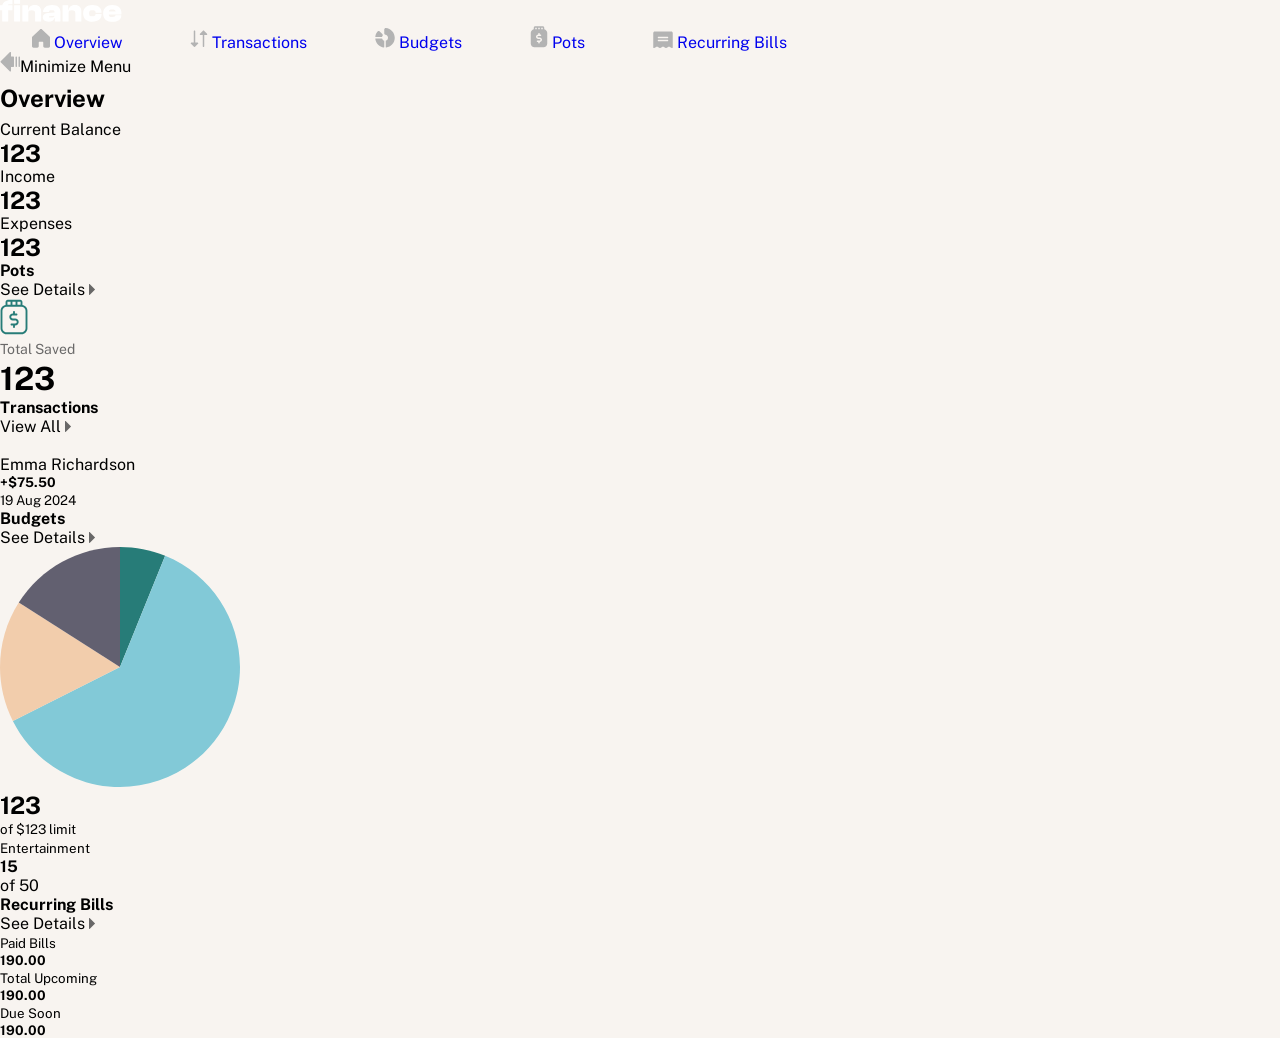
==== starter-code/index.html @ 9d41cfc4 "Initial" ====
<!DOCTYPE html>
<html lang="en">

<head>
  <meta charset="UTF-8">
  <meta name="viewport" content="width=device-width, initial-scale=1.0">

  <link rel="icon" type="image/png" sizes="32x32" href="./assets/images/favicon-32x32.png">
  <link rel="stylesheet" href="./css/shared.css">
  <title>Frontend Mentor | Personal finance app - Overview</title>
</head>

<body>
  <main class="wrapper">
    <aside class="sidebar">
      <img class="logo" src="./assets/images/logo-large.svg" alt="logo">
      <div class="nav-links">
        <a href="./index.html">
          <svg fill="none" height="19" viewBox="0 0 18 19" width="18" xmlns="http://www.w3.org/2000/svg">
            <path
              d="m18 8.59282v8.66718c0 .3978-.158.7794-.4393 1.0607s-.6629.4393-1.0607.4393h-3.75c-.3978 0-.7794-.158-1.0607-.4393s-.4393-.6629-.4393-1.0607v-3.75c0-.1989-.079-.3897-.2197-.5303-.1406-.1407-.3314-.2197-.5303-.2197h-3c-.19891 0-.38968.079-.53033.2197-.14065.1406-.21967.3314-.21967.5303v3.75c0 .3978-.15804.7794-.43934 1.0607s-.66284.4393-1.06066.4393h-3.75c-.39782 0-.779356-.158-1.06066-.4393-.281305-.2813-.43933998-.6629-.43933998-1.0607v-8.66718c-.00003156-.20761.04303048-.41295.12646098-.60305.08343-.1901.205412-.36081.358226-.50133l7.500003-7.07625.01031-.010313c.27613-.251125.63597-.3902803 1.00922-.3902803s.73308.1391553 1.00918.3902803c.0032.003669.0067.007114.0103.010313l7.5 7.07625c.1513.14126.2717.3123.3537.50237.082.19006.1237.39503.1226.60201z"
              fill="#b3b3b3" />
          </svg>
          Overview
        </a>
        <a href="./transactions.html">
          <svg fill="none" height="18" viewBox="0 0 18 18" width="18" xmlns="http://www.w3.org/2000/svg">
            <path
              d="m8.19292 12.9731c.05684.1371.07178.2879.04291.4334s-.10025.2792-.2051.3841l-3 3c-.06966.0698-.15237.1251-.24342.1628-.09105.0378-.18865.0572-.28721.0572s-.19615-.0194-.2872-.0572c-.09105-.0377-.17377-.093-.24342-.1628l-3.000003-3c-.105008-.1048-.176534-.2385-.205522-.3841-.028987-.1456-.014134-.2965.04268-.4336.056815-.1371.153035-.2543.276485-.3367.12344-.0824.26856-.1263.41698-.1262h2.25v-11.24998c0-.19891.07902-.389678.21967-.53033.14066-.140652.33142-.21967.53033-.21967.19892 0 .38968.079018.53033.21967s.21967.33142.21967.53033v11.24998h2.25c.14834 0 .29333.0441.41665.1265s.21943.1996.27617.3366zm8.83778-9.24371-3-2.999995c-.0696-.069732-.1523-.125051-.2434-.162795-.091-.037743-.1886-.05717-.2872-.05717s-.1962.019427-.2872.05717c-.091.037744-.1738.093063-.2434.162795l-3.00002 2.999995c-.10501.1049-.17654.23859-.20552.38415-.02899.14556-.01414.29646.04268.43357.05681.13712.15303.2543.27646.3367.1235.0824.2686.12633.417.12621h2.25v11.24998c0 .1989.079.3897.2197.5303.1406.1407.3314.2197.5303.2197s.3897-.079.5303-.2197c.1407-.1406.2197-.3314.2197-.5303v-11.24998h2.25c.1484.00012.2935-.04381.417-.12621.1234-.0824.2197-.19958.2765-.3367.0568-.13711.0716-.28801.0426-.43357-.0289-.14556-.1005-.27925-.2055-.38415z"
              fill="#b3b3b3" />
          </svg>
          Transactions
        </a>
        <a href="./budgets.html">
          <svg fill="none" height="20" viewBox="0 0 20 20" width="20" xmlns="http://www.w3.org/2000/svg">
            <path
              d="m.32038 8.59187c.221475-1.85713.98107-3.60899 2.18531-5.04.13325-.16068.29856-.29177.48537-.38491.18681-.09313.391-.14625.59951-.15595.20851-.00971.41675.02421.61141.09958.19465.07538.37143.19055.51902.33816l2.59407 2.64937c.24982.24925.40292.57919.43194.93089.02902.35171-.06792.70228-.27351.98911-.15572.22092-.273.46656-.34687.72656-.02347.07671-.07091.14388-.13537.19164-.06446.04775-.14253.07357-.22276.07368h-6.074995c-.052937.00008-.105292-.01104-.153622-.03264s-.091539-.05319-.126785-.09268c-.035246-.0395-.06173-.08601-.077711-.13648s-.021095-.10374-.015007-.15633zm10.56002-8.57625c-.2072-.01806747-.4159.0071461-.6128.0740394-.1969.0668936-.37778.1740046-.53109.3145316-.15331.140528-.27573.3114-.35947.501766-.08374.190363-.12698.396063-.12697.604033v3.81282c-.00259.35379.12106.69691.34874.96772.22768.27082.54449.45156.89349.50978.6571.10841 1.2595.43241 1.7121.92093.4527.48852.73 1.11379.7881 1.77727.0581.66349-.1062 1.32739-.4671 1.88719-.3608.5598-.8977.9836-1.526 1.2046-.0731.0269-.1362.0755-.1808.1394s-.0685.1399-.0685.2178v6.1153c-.0004.0531.0105.1057.032.1542.0215.0486.0531.092.0926.1275.0395.0354.0861.0621.1367.0782s.104.0212.1568.0151c2.3399-.2889 4.4967-1.4131 6.0735-3.1658s2.4676-4.016 2.5084-6.37326c.0703-5.08968-3.826-9.431245-8.8697-9.88312zm-1.88815 12.57188c-.41923-.1495-.79993-.3905-1.1145-.7054-.31458-.3149-.55514-.6958-.70425-1.1152-.02556-.0744-.07354-.139-.13733-.185-.0638-.046-.14027-.0711-.21892-.0719h-6.124683c-.053006-.0003-.105481.0106-.153964.032s-.091873.0529-.127308.0923c-.035436.0394-.062111.0859-.078267.1364s-.021425.1038-.015461.1565c.262606 2.1669 1.244093 4.1833 2.787573 5.7268s3.55984 2.525 5.7268 2.7876c.05267.0059.10601.0007.15649-.0155.05049-.0162.09697-.0428.1364-.0783.03942-.0354.07088-.0788.0923-.1273.02143-.0485.03233-.1009.032-.1539v-6.1191c.00015-.0793-.02454-.1567-.07061-.2213-.04608-.0645-.11121-.113-.18627-.1387z"
              fill="#b3b3b3" />
          </svg>
          Budgets
        </a>
        <a href="./pots.html">
          <svg fill="none" height="22" viewBox="0 0 18 22" width="18" xmlns="http://www.w3.org/2000/svg">
            <path
              d="m14.25 3.33595v-1.57594c0-.39782-.158-.779356-.4393-1.06066-.2813-.281305-.6629-.43934-1.0607-.43934h-7.5c-.39782 0-.77936.158035-1.06066.43934-.2813.281304-.43934.66284-.43934 1.06066v1.57594c-.84646.17368-1.60711.634-2.15363 1.30332-.54652.66931-.84545 1.50664-.84637 2.37074v10.49999c0 .9946.39509 1.9484 1.09835 2.6517.70326.7032 1.65709 1.0983 2.65165 1.0983h9c.9946 0 1.9484-.3951 2.6517-1.0983.7032-.7033 1.0983-1.6571 1.0983-2.6517v-10.49999c-.0009-.8641-.2999-1.70143-.8464-2.37074-.5465-.66932-1.3071-1.12964-2.1536-1.30332zm-6-1.57594h1.5v1.5h-1.5zm-3 0h1.5v1.5h-1.5zm4.5 14.24999v.75c0 .1989-.07902.3897-.21967.5303-.14065.1407-.33142.2197-.53033.2197s-.38968-.079-.53033-.2197c-.14065-.1406-.21967-.3314-.21967-.5303v-.75h-.75c-.19891 0-.38968-.079-.53033-.2197-.14065-.1406-.21967-.3314-.21967-.5303s.07902-.3897.21967-.5303c.14065-.1407.33142-.2197.53033-.2197h2.25c.19891 0 .3897-.079.5303-.2197.1407-.1406.2197-.3314.2197-.5303s-.079-.3897-.2197-.5303c-.1406-.1407-.33139-.2197-.5303-.2197h-1.5c-.59674 0-1.16903-.237-1.59099-.659s-.65901-.9943-.65901-1.591.23705-1.16902.65901-1.59098.99425-.65901 1.59099-.65901v-.75c0-.19891.07902-.38968.21967-.53033s.33142-.21967.53033-.21967.38968.07902.53033.21967.21967.33142.21967.53033v.75h.75c.1989 0 .3897.07902.5303.21967.1407.14065.2197.33142.2197.53033s-.079.38968-.2197.53033c-.1406.14065-.3314.21966-.5303.21966h-2.25c-.19891 0-.38968.079-.53033.2197-.14065.1406-.21967.3314-.21967.5303s.07902.3897.21967.5303c.14065.1407.33142.2197.53033.2197h1.5c.5967 0 1.169.2371 1.591.659.4219.422.659.9943.659 1.591s-.2371 1.169-.659 1.591c-.422.422-.9943.659-1.591.659zm3-12.74999h-1.5v-1.5h1.5z"
              fill="#b3b3b3" />
          </svg>
          Pots
        </a>
        <a href="./recurring.html">
          <svg fill="none" height="17" viewBox="0 0 20 17" width="20" xmlns="http://www.w3.org/2000/svg">
            <path
              d="m18.25.51001h-16.5c-.39782 0-.779356.158035-1.06066.43934-.281305.2813-.43934.66284-.43934 1.06066v14.24999c.000068.1278.032807.2535.095109.3651.062302.1117.152099.2055.260865.2727.108766.0671.232893.1054.360595.1111.127701.0057.254741-.0214.369061-.0786l2.66437-1.3322 2.66437 1.3322c.1042.0522.21911.0793.33563.0793s.23143-.0271.33563-.0793l2.66437-1.3322 2.6644 1.3322c.1042.0522.2191.0793.3356.0793s.2314-.0271.3356-.0793l2.6644-1.3322 2.6644 1.3322c.1143.0572.2413.0843.369.0786s.2519-.044.3606-.1111c.1088-.0672.1986-.161.2609-.2727.0623-.1116.095-.2373.0951-.3651v-14.24999c0-.39782-.158-.77936-.4393-1.06066-.2813-.281305-.6629-.43934-1.0607-.43934zm-3.75 9.74999h-9c-.19891 0-.38968-.079-.53033-.2197-.14065-.14061-.21967-.33138-.21967-.53029s.07902-.38968.21967-.53033.33142-.21967.53033-.21967h9c.1989 0 .3897.07902.5303.21967.1407.14065.2197.33142.2197.53033s-.079.38968-.2197.53029c-.1406.1407-.3314.2197-.5303.2197zm0-2.99999h-9c-.19891 0-.38968-.07902-.53033-.21967s-.21967-.33142-.21967-.53033.07902-.38968.21967-.53033.33142-.21967.53033-.21967h9c.1989 0 .3897.07902.5303.21967.1407.14065.2197.33142.2197.53033s-.079.38968-.2197.53033c-.1406.14065-.3314.21967-.5303.21967z"
              fill="#b3b3b3" />
          </svg>
          Recurring Bills
        </a>
      </div>
      <button><img src="./assets/images/icon-minimize-menu.svg"
          alt="Minimize Menu">Minimize Menu</button>
    </aside>
    <section>
      <h1>Overview</h1>
      <div>
        <div>
          <p>Current Balance</p>
          <!-- Add balance -->
          <h2>123</h2>
        </div>
        <div>
          <p>Income</p>
          <!-- Add income -->
          <h2>123</h2>
        </div>
        <div>
          <p>Expenses</p>
          <!-- Add expenses -->
          <h2>123</h2>
        </div>
      </div>
      <div>
        <div>
          <div>
            <div>
              <h4>Pots</h4>
              <button>See Details <img
                  src="./assets/images/icon-caret-right.svg" alt=""></button>
            </div>
            <div>
              <div>
                <svg fill="none" height="36" viewBox="0 0 28 36" width="28" xmlns="http://www.w3.org/2000/svg">
                  <path
                    d="m22.4375 5.8875v-2.8875c0-.58016-.2305-1.13656-.6407-1.5468-.4102-.41023-.9666-.6407-1.5468-.6407h-12.5c-.58016 0-1.13656.23047-1.5468.6407-.41023.41024-.6407.96664-.6407 1.5468v2.8875c-1.39375.22446-2.66214.93755-3.57823 2.01165-.91608 1.07411-1.420065 2.43915-1.42177 3.85085v17.5c0 1.5747.62556 3.0849 1.73905 4.1984 1.1135 1.1135 2.62373 1.7391 4.19845 1.7391h15c1.5747 0 3.0849-.6256 4.1984-1.7391s1.7391-2.6237 1.7391-4.1984v-17.5c-.0017-1.4117-.5057-2.77674-1.4218-3.85085-.9161-1.0741-2.1845-1.78719-3.5782-2.01165zm-1.875-2.8875v2.8125h-3.125v-3.125h2.8125c.0829 0 .1624.03292.221.09153.0586.0586.0915.13809.0915.22097zm-8.125 2.8125v-3.125h3.125v3.125zm-4.6875-3.125h2.8125v3.125h-3.125v-2.8125c0-.08288.03292-.16237.09153-.22097.0586-.05861.13809-.09153.22097-.09153zm17.8125 26.5625c0 .5335-.1051 1.0618-.3092 1.5547-.2042.4928-.5034.9407-.8807 1.3179-.3772.3773-.8251.6765-1.3179.8807-.4929.2041-1.0212.3092-1.5547.3092h-15c-.53349 0-1.06177-.1051-1.55465-.3092-.49289-.2042-.94073-.5034-1.31797-.8807-.37724-.3772-.67648-.8251-.88064-1.3179-.20416-.4929-.30924-1.0212-.30924-1.5547v-17.5c0-1.0774.42801-2.11075 1.18988-2.87262s1.79518-1.18988 2.87262-1.18988h15c1.0774 0 2.1108.42801 2.8726 1.18988.7619.76187 1.1899 1.79522 1.1899 2.87262zm-6.875-6.25c0 .9117-.3622 1.786-1.0068 2.4307-.6447.6446-1.519 1.0068-2.4307 1.0068h-.3125v1.5625c0 .2486-.0988.4871-.2746.6629s-.4143.2746-.6629.2746-.4871-.0988-.6629-.2746-.2746-.4143-.2746-.6629v-1.5625h-1.5625c-.2486 0-.4871-.0988-.6629-.2746s-.2746-.4143-.2746-.6629.0988-.4871.2746-.6629.4143-.2746.6629-.2746h3.75c.4144 0 .8118-.1646 1.1049-.4576.293-.2931.4576-.6905.4576-1.1049s-.1646-.8118-.4576-1.1049c-.2931-.293-.6905-.4576-1.1049-.4576h-2.5c-.9117 0-1.786-.3622-2.4307-1.0068-.64464-.6447-1.0068-1.519-1.0068-2.4307s.36216-1.786 1.0068-2.4307c.6447-.6446 1.519-1.0068 2.4307-1.0068h.3125v-1.5625c0-.2486.0988-.4871.2746-.6629s.4143-.2746.6629-.2746.4871.0988.6629.2746.2746.4143.2746.6629v1.5625h1.5625c.2486 0 .4871.0988.6629.2746s.2746.4143.2746.6629-.0988.4871-.2746.6629-.4143.2746-.6629.2746h-3.75c-.4144 0-.8118.1646-1.1049.4576-.293.2931-.4576.6905-.4576 1.1049s.1646.8118.4576 1.1049c.2931.293.6905.4576 1.1049.4576h2.5c.9117 0 1.786.3622 2.4307 1.0068.6446.6447 1.0068 1.519 1.0068 2.4307z"
                    fill="#277c78" />
                </svg>
                <div class="total-saved-amount">
                  <small class="text-preset-4 color-grey-500">Total Saved</small>
                  <h3 class="text-preset-1">123</h3>
                </div>
              </div>
              <div class="pots-micro-tags">
                <div class="micro-tag"></div>
                <div class="micro-tag"></div>
                <div class="micro-tag"></div>
                <div class="micro-tag"></div>
              </div>
              <!-- Add pots data -->
            </div>
          </div>
          <div class="transactions-overview-card">
            <div class="overview-card-heading">
              <h4>Transactions</h4>
              <button class="expand-section-btn">View All <img src="./assets/images/icon-caret-right.svg"
                  alt=""></button>
            </div>
            <div class="transactions-overview-details">
              <!-- Add transactions data -->
              <div class="transaction-item">
                <div class="image-title">
                  <img src="" alt="">
                  <p>Emma Richardson</p>
                </div>
                <div class="value-date">
                  <h5>+$75.50</h5>
                  <small>19 Aug 2024</small>
                </div>
              </div>
            </div>
          </div>
        </div>
        <div>
          <div>
            <div>
              <h4>Budgets</h4>
              <button>See Details <img src="./assets/images/icon-caret-right.svg"
                  alt=""></button>
            </div>
            <div>
              <!-- Add budgets data -->
              <div>
                <svg width="240" height="240" viewBox="0 0 240 240" fill="none" xmlns="http://www.w3.org/2000/svg">
                  <path d="M119.984 119.984L119.984 0C135.468 0 150.806 2.997 165.151 8.82566L119.984 119.984Z"
                    fill="#277C78" />
                  <path
                    d="M119.984 119.984L165.15 8.82565C226.541 33.7702 256.087 103.759 231.142 165.15C206.198 226.541 136.209 256.087 74.8179 231.142C47.9299 220.217 25.9133 199.917 12.8472 174.001L119.984 119.984Z"
                    fill="#82C9D7" />
                  <path
                    d="M119.984 119.984L12.8474 174.001C-6.20309 136.217 -3.94214 91.1917 18.7976 55.5058L119.984 119.984Z"
                    fill="#F2CDAC" />
                  <path d="M119.984 119.984L18.7974 55.5058C40.8285 20.932 78.9874 0 119.984 0V119.984Z"
                    fill="#626070" />
                </svg>
                <div>
                  <h2>123</h2>
                  <small>of $123 limit</small>
                </div>
              </div>
              <div class="budgets-micro-tags">
                <div class="micro-tag">
                  <div class="budget-cat">
                    <span class="color-line"></span>
                    <small>Entertainment</small>
                  </div>
                  <div class="budget-spent">
                    <h4>15</h4>
                    <p>of 50</p>
                  </div>
                </div>
                <div class="micro-tag"></div>
                <div class="micro-tag"></div>
                <div class="micro-tag"></div>
              </div>
            </div>
          </div>

          <div class="recurring-overview-card">
            <div class="overview-card-heading">
              <h4>Recurring Bills</h4>
              <button class="expand-section-btn">See Details <img src="./assets/images/icon-caret-right.svg"
                  alt=""></button>
            </div>
            <div class="recurring-overview-details">
              <!-- Add recurring bills data -->
              <div class="bill-frame">
                <small>Paid Bills</small>
                <h5>190.00</h5>
              </div>
              <div class="bill-frame">
                <small>Total Upcoming</small>
                <h5>190.00</h5>
              </div>
              <div class="bill-frame">
                <small>Due Soon</small>
                <h5>190.00</h5>
              </div>
            </div>
          </div>
        </div>
      </div>
    </section>
  </main>
</body>

</html>
---- starter-code/css/shared.css ----
@import url('https://fonts.googleapis.com/css2?family=Public+Sans:ital,wght@0,100..900;1,100..900&display=swap');

:root {
  /* =========================
     COLORS
  ========================== */

  /* Neutrals */
  --color-beige-500: rgba(152, 144, 139, 1);
  --color-beige-100: rgba(248, 244, 240, 1);

  --color-grey-900: rgba(32, 31, 36, 1);
  --color-grey-500: rgba(105, 104, 104, 1);
  --color-grey-300: rgba(179, 179, 179, 1);
  --color-grey-100: rgba(242, 242, 242, 1);

  --color-white: rgba(255, 255, 255, 1);

  /* Semantic / Accent */
  --color-green: rgba(39, 124, 120, 1);
  --color-yellow: rgba(242, 205, 172, 1);
  --color-cyan: rgba(130, 201, 215, 1);
  --color-navy: rgba(98, 96, 112, 1);
  --color-red: rgba(201, 71, 54, 1);
  --color-purple: rgba(130, 108, 176, 1);
  --color-turquoise: rgba(89, 124, 124, 1);
  --color-brown: rgba(147, 103, 79, 1);
  --color-magenta: rgba(147, 79, 111, 1);
  --color-blue: rgba(63, 130, 178, 1);
  --color-navy-grey: rgba(151, 160, 172, 1);
  --color-army-green: rgba(127, 145, 97, 1);
  --color-pink: rgba(175, 129, 186, 1);
  --color-gold: rgba(202, 179, 97, 1);
  --color-orange: rgba(190, 108, 73, 1);

  /* =========================
     SPACING SCALE
  ========================== */

  --space-50: 0.25rem;
  --space-100: 0.5rem;
  --space-150: 0.75rem;
  --space-200: 1rem;
  --space-250: 1.25rem;
  --space-300: 1.5rem;
  --space-400: 2rem;
  --space-500: 2.5rem;

  /* =========================
     FONT SIZES
  ========================== */

  --text-preset-1: 2rem;
  --text-preset-2: 1.25rem;
  --text-preset-3: 1rem;
  --text-preset-4: 0.875rem;
  --text-preset-5: 0.75rem;

  /* =========================
     FONT WEIGHTS
  ========================== */

  --font-weight-regular: 400;
  --font-weight-bold: 700;

  /* =========================
     LINE HEIGHTS
  ========================== */

  --line-height-150: 150%;
  --line-height-120: 120%;
}
*{
    box-sizing: border-box;
    margin: 0;
    padding: 0;
}
body{
    font-size: 1rem;
    font-family: 'Public Sans', sans-serif;
    min-height: 100dvh;
}
a{
    text-decoration: none;
    padding: var(--space-200) var(--space-400);
}
ul{
    list-style: none;
}
button{
    background: none;
    border: none;
    font: inherit;
    cursor: pointer;
}
h1{
    padding: var(--space-100) 0;
}
.pd-50{
    padding: var(--space-50);
}
.pd-150{
    padding: var(--space-150);
}
.pd-200{
    padding: var(--space-200);
}
.pd-250{
    padding: var(--space-250);
}
.pd-300{
    padding: var(--space-300);
}
.pd-400{
    padding: var(--space-400);
}
.pd-main{
    padding: var(--space-400) var(--space-500);
}
.border-radius{
    border-radius: var(--space-150);
}
.text-preset-1{
    font-size: var(--text-preset-1);
    font-weight: var(--font-weight-bold);
    line-height: var(--line-height-120);
}
.text-preset-2{
    font-size: var(--text-preset-2);
    font-weight: var(--font-weight-bold);
    line-height: var(--line-height-120);
}
.text-preset-3{
    font-size: var(--text-preset-3);
    font-weight: var(--font-weight-bold);
    line-height: var(--line-height-150);
}
.text-preset-4{
    font-size: var(--text-preset-4);
    font-weight: var(--font-weight-regular);
    line-height: var(--line-height-150);
}
.text-preset-4-bold{
    font-size: var(--text-preset-4);
    font-weight: var(--font-weight-bold);
    line-height: var(--line-height-150);

}
.text-preset-5{
    font-size: var(--text-preset-5);
    font-weight: var(--font-weight-regular);
    line-height: var(--line-height-150);
}

.text-preset-5-bold{
    font-size: var(--text-preset-5);
    font-weight: var(--font-weight-bold);
    line-height: var(--line-height-150);
}
.color-white{
    color: var(--color-white);
}
.color-grey-300{
    color: var(--color-grey-300);
}
.color-grey-500{
    color: var(--color-grey-500);
}
.color-grey-900{
    color: var(--color-grey-900);
}
.color-green{
    color: var(--color-green);
}
.color-red{
    color: var(--color-red);
}
.bg-white{
    background-color: var(--color-white);
}
.bg-beige{
    background-color: var(--color-beige-100);
}
.bg-grey{
    background-color: var(--color-grey-900);
}
.gap-50 { gap: var(--space-50); }
.gap-100 { gap: var(--space-100); }
.gap-150 { gap: var(--space-150); }
.gap-200 { gap: var(--space-200); }
.gap-250 { gap: var(--space-250); }
.gap-300 { gap: var(--space-300); }
.gap-400 { gap: var(--space-400); }

.wrapper{
    width: 100%;
    min-height: 100dvh;
    background-color: var(--color-beige-100);
}
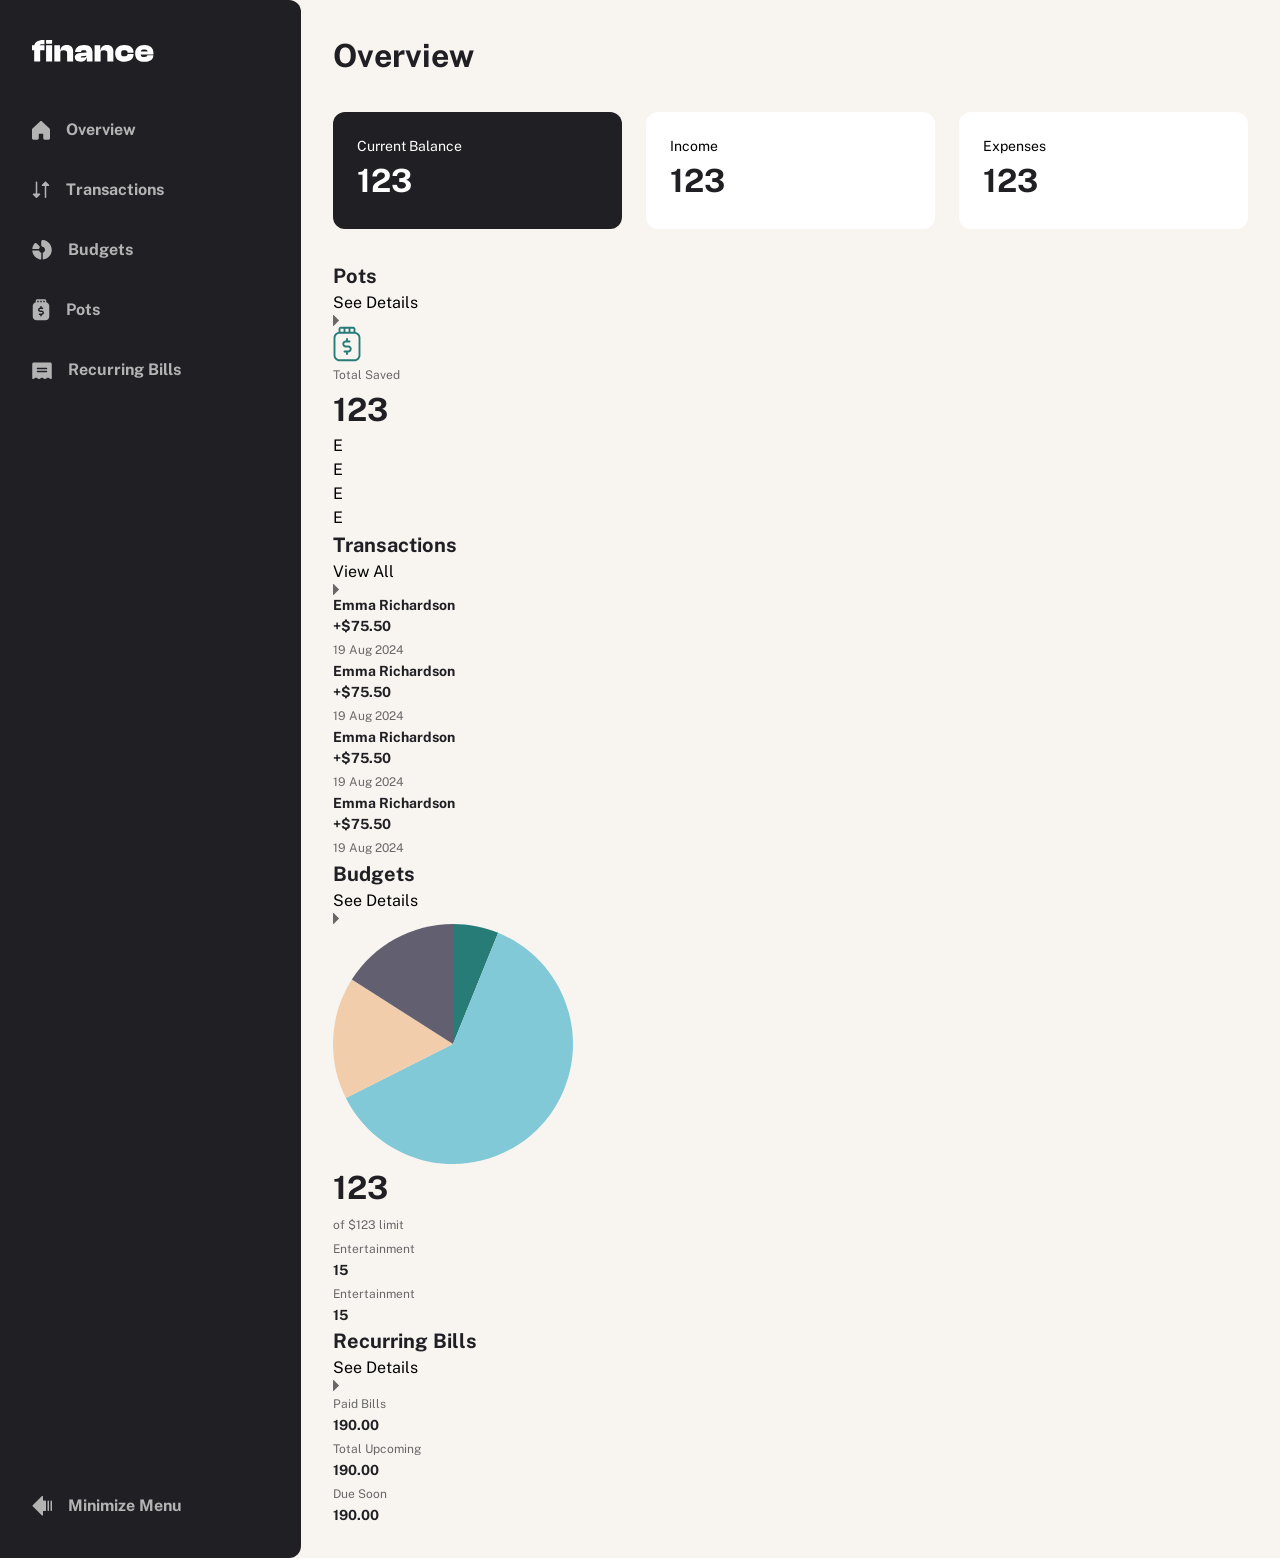
==== commit 525346dc: "chan" ====
--- a/starter-code/index.html
+++ b/starter-code/index.html
@@ -4,16 +4,17 @@
 <head>
   <meta charset="UTF-8">
   <meta name="viewport" content="width=device-width, initial-scale=1.0">
-
+  <link rel="stylesheet" href="./css/main.css">
   <link rel="icon" type="image/png" sizes="32x32" href="./assets/images/favicon-32x32.png">
-  <link rel="stylesheet" href="./css/shared.css">
   <title>Frontend Mentor | Personal finance app - Overview</title>
 </head>
 
 <body>
-  <main class="wrapper">
-    <aside class="sidebar">
-      <img class="logo" src="./assets/images/logo-large.svg" alt="logo">
+  <main>
+    <nav>
+      <div class="logo-wrapper">
+        <img src="./assets/images/logo-large.svg" alt="logo">
+      </div>
       <div class="nav-links">
         <a href="./index.html">
           <svg fill="none" height="19" viewBox="0 0 18 19" width="18" xmlns="http://www.w3.org/2000/svg">
@@ -58,21 +59,21 @@
       </div>
       <button><img src="./assets/images/icon-minimize-menu.svg"
           alt="Minimize Menu">Minimize Menu</button>
-    </aside>
+    </nav>
     <section>
       <h1>Overview</h1>
-      <div>
-        <div>
+      <div class="summary-cards">
+        <div class="card card--compact card__dark">
           <p>Current Balance</p>
           <!-- Add balance -->
           <h2>123</h2>
         </div>
-        <div>
+        <div class="card card--compact">
           <p>Income</p>
           <!-- Add income -->
           <h2>123</h2>
         </div>
-        <div>
+        <div class="card card--compact">
           <p>Expenses</p>
           <!-- Add expenses -->
           <h2>123</h2>
@@ -82,7 +83,7 @@
         <div>
           <div>
             <div>
-              <h4>Pots</h4>
+              <h3>Pots</h3>
               <button>See Details <img
                   src="./assets/images/icon-caret-right.svg" alt=""></button>
             </div>
@@ -93,35 +94,65 @@
                     d="m22.4375 5.8875v-2.8875c0-.58016-.2305-1.13656-.6407-1.5468-.4102-.41023-.9666-.6407-1.5468-.6407h-12.5c-.58016 0-1.13656.23047-1.5468.6407-.41023.41024-.6407.96664-.6407 1.5468v2.8875c-1.39375.22446-2.66214.93755-3.57823 2.01165-.91608 1.07411-1.420065 2.43915-1.42177 3.85085v17.5c0 1.5747.62556 3.0849 1.73905 4.1984 1.1135 1.1135 2.62373 1.7391 4.19845 1.7391h15c1.5747 0 3.0849-.6256 4.1984-1.7391s1.7391-2.6237 1.7391-4.1984v-17.5c-.0017-1.4117-.5057-2.77674-1.4218-3.85085-.9161-1.0741-2.1845-1.78719-3.5782-2.01165zm-1.875-2.8875v2.8125h-3.125v-3.125h2.8125c.0829 0 .1624.03292.221.09153.0586.0586.0915.13809.0915.22097zm-8.125 2.8125v-3.125h3.125v3.125zm-4.6875-3.125h2.8125v3.125h-3.125v-2.8125c0-.08288.03292-.16237.09153-.22097.0586-.05861.13809-.09153.22097-.09153zm17.8125 26.5625c0 .5335-.1051 1.0618-.3092 1.5547-.2042.4928-.5034.9407-.8807 1.3179-.3772.3773-.8251.6765-1.3179.8807-.4929.2041-1.0212.3092-1.5547.3092h-15c-.53349 0-1.06177-.1051-1.55465-.3092-.49289-.2042-.94073-.5034-1.31797-.8807-.37724-.3772-.67648-.8251-.88064-1.3179-.20416-.4929-.30924-1.0212-.30924-1.5547v-17.5c0-1.0774.42801-2.11075 1.18988-2.87262s1.79518-1.18988 2.87262-1.18988h15c1.0774 0 2.1108.42801 2.8726 1.18988.7619.76187 1.1899 1.79522 1.1899 2.87262zm-6.875-6.25c0 .9117-.3622 1.786-1.0068 2.4307-.6447.6446-1.519 1.0068-2.4307 1.0068h-.3125v1.5625c0 .2486-.0988.4871-.2746.6629s-.4143.2746-.6629.2746-.4871-.0988-.6629-.2746-.2746-.4143-.2746-.6629v-1.5625h-1.5625c-.2486 0-.4871-.0988-.6629-.2746s-.2746-.4143-.2746-.6629.0988-.4871.2746-.6629.4143-.2746.6629-.2746h3.75c.4144 0 .8118-.1646 1.1049-.4576.293-.2931.4576-.6905.4576-1.1049s-.1646-.8118-.4576-1.1049c-.2931-.293-.6905-.4576-1.1049-.4576h-2.5c-.9117 0-1.786-.3622-2.4307-1.0068-.64464-.6447-1.0068-1.519-1.0068-2.4307s.36216-1.786 1.0068-2.4307c.6447-.6446 1.519-1.0068 2.4307-1.0068h.3125v-1.5625c0-.2486.0988-.4871.2746-.6629s.4143-.2746.6629-.2746.4871.0988.6629.2746.2746.4143.2746.6629v1.5625h1.5625c.2486 0 .4871.0988.6629.2746s.2746.4143.2746.6629-.0988.4871-.2746.6629-.4143.2746-.6629.2746h-3.75c-.4144 0-.8118.1646-1.1049.4576-.293.2931-.4576.6905-.4576 1.1049s.1646.8118.4576 1.1049c.2931.293.6905.4576 1.1049.4576h2.5c.9117 0 1.786.3622 2.4307 1.0068.6446.6447 1.0068 1.519 1.0068 2.4307z"
                     fill="#277c78" />
                 </svg>
-                <div class="total-saved-amount">
-                  <small class="text-preset-4 color-grey-500">Total Saved</small>
-                  <h3 class="text-preset-1">123</h3>
-                </div>
-              </div>
-              <div class="pots-micro-tags">
-                <div class="micro-tag"></div>
-                <div class="micro-tag"></div>
-                <div class="micro-tag"></div>
-                <div class="micro-tag"></div>
+                <div>
+                  <small>Total Saved</small>
+                  <h2>123</h2>
+                </div>
+              </div>
+              <div>
+                <div>E</div>
+                <div>E</div>
+                <div>E</div>
+                <div>E</div>
               </div>
               <!-- Add pots data -->
             </div>
           </div>
-          <div class="transactions-overview-card">
-            <div class="overview-card-heading">
-              <h4>Transactions</h4>
-              <button class="expand-section-btn">View All <img src="./assets/images/icon-caret-right.svg"
+          <div>
+            <div>
+              <h3>Transactions</h3>
+              <button>View All <img src="./assets/images/icon-caret-right.svg"
                   alt=""></button>
             </div>
-            <div class="transactions-overview-details">
+            <div>
               <!-- Add transactions data -->
-              <div class="transaction-item">
-                <div class="image-title">
-                  <img src="" alt="">
-                  <p>Emma Richardson</p>
-                </div>
-                <div class="value-date">
-                  <h5>+$75.50</h5>
+              <div>
+                <div>
+                  <img src="" alt="">
+                  <h4>Emma Richardson</h4>
+                </div>
+                <div>
+                  <h4>+$75.50</h4>
+                  <small>19 Aug 2024</small>
+                </div>
+              </div>
+              <div>
+                <div>
+                  <img src="" alt="">
+                  <h4>Emma Richardson</h4>
+                </div>
+                <div>
+                  <h4>+$75.50</h4>
+                  <small>19 Aug 2024</small>
+                </div>
+              </div>
+              <div>
+                <div>
+                  <img src="" alt="">
+                  <h4>Emma Richardson</h4>
+                </div>
+                <div>
+                  <h4>+$75.50</h4>
+                  <small>19 Aug 2024</small>
+                </div>
+              </div>
+              <div>
+                <div>
+                  <img src="" alt="">
+                  <h4>Emma Richardson</h4>
+                </div>
+                <div>
+                  <h4>+$75.50</h4>
                   <small>19 Aug 2024</small>
                 </div>
               </div>
@@ -131,7 +162,7 @@
         <div>
           <div>
             <div>
-              <h4>Budgets</h4>
+              <h3>Budgets</h3>
               <button>See Details <img src="./assets/images/icon-caret-right.svg"
                   alt=""></button>
             </div>
@@ -151,47 +182,52 @@
                     fill="#626070" />
                 </svg>
                 <div>
-                  <h2>123</h2>
-                  <small>of $123 limit</small>
-                </div>
-              </div>
-              <div class="budgets-micro-tags">
-                <div class="micro-tag">
-                  <div class="budget-cat">
-                    <span class="color-line"></span>
+                  <div>
+                    <h2>123</h2>
+                    <small>of $123 limit</small>
+                  </div>
+                </div>
+                </div>
+              <div>
+                <div>
+                  <div>
                     <small>Entertainment</small>
                   </div>
-                  <div class="budget-spent">
+                  <div>
                     <h4>15</h4>
-                    <p>of 50</p>
-                  </div>
-                </div>
-                <div class="micro-tag"></div>
-                <div class="micro-tag"></div>
-                <div class="micro-tag"></div>
-              </div>
-            </div>
-          </div>
-
-          <div class="recurring-overview-card">
-            <div class="overview-card-heading">
-              <h4>Recurring Bills</h4>
-              <button class="expand-section-btn">See Details <img src="./assets/images/icon-caret-right.svg"
+                  </div>
+                </div>
+                <div>
+                  <div>
+                    <small>Entertainment</small>
+                  </div>
+                  <div>
+                    <h4>15</h4>
+                  </div>
+                </div>
+              </div>
+            </div>
+          </div>
+
+          <div>
+            <div>
+              <h3>Recurring Bills</h3>
+              <button>See Details <img src="./assets/images/icon-caret-right.svg"
                   alt=""></button>
             </div>
-            <div class="recurring-overview-details">
+            <div>
               <!-- Add recurring bills data -->
-              <div class="bill-frame">
+              <div>
                 <small>Paid Bills</small>
-                <h5>190.00</h5>
-              </div>
-              <div class="bill-frame">
+                <h4>190.00</h4>
+              </div>
+              <div>
                 <small>Total Upcoming</small>
-                <h5>190.00</h5>
-              </div>
-              <div class="bill-frame">
+                <h4>190.00</h4>
+              </div>
+              <div>
                 <small>Due Soon</small>
-                <h5>190.00</h5>
+                <h4>190.00</h4>
               </div>
             </div>
           </div>
--- a/starter-code/css/main.css
+++ b/starter-code/css/main.css
@@ -0,0 +1,23 @@
+@import url('./components/buttons.css');
+@import url('./components/cards.css');
+@import url('./components/dropdown.css');
+@import url('./components/form.css');
+@import url('./components/input.css');
+@import url('./components/modals.css');
+@import url('./components/navbar.css');
+@import url('./components/piechart.css');
+
+
+@import url('./reset.css');
+@import url('./tokens.css');
+@import url('./utilities.css');
+@import url('./layout.css');
+@import url('./typography.css');
+
+
+@import url('./pages/bills.css');
+@import url('./pages/budgets.css');
+@import url('./pages/login.css');
+@import url('./pages/overview.css');
+@import url('./pages/pots.css');
+@import url('./pages/transactions.css');
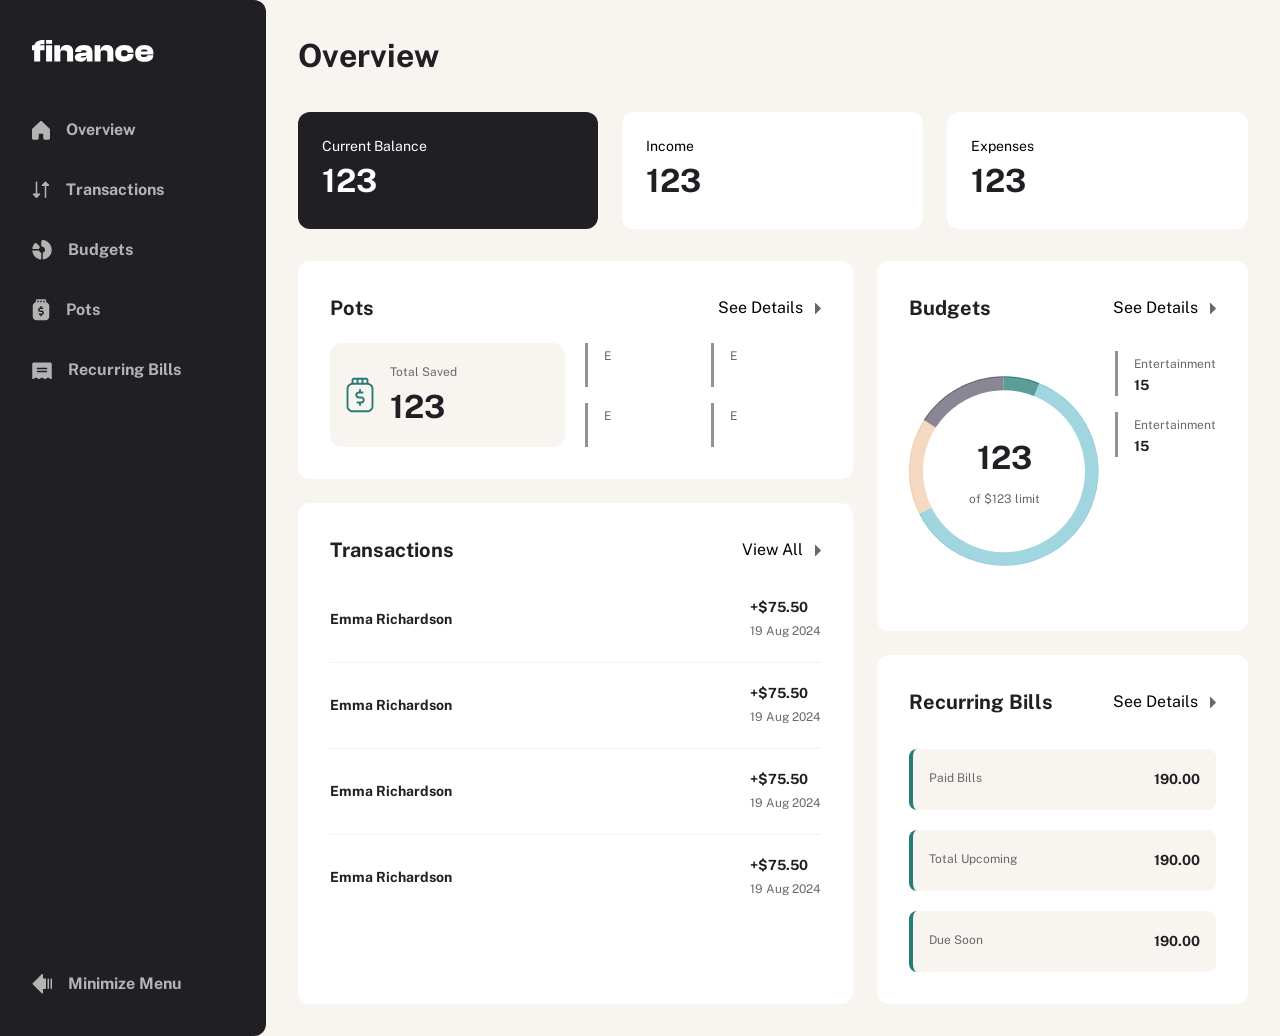
==== commit 1ed9a1e7: "folder structur revision" ====
--- a/starter-code/index.html
+++ b/starter-code/index.html
@@ -57,8 +57,7 @@
           Recurring Bills
         </a>
       </div>
-      <button><img src="./assets/images/icon-minimize-menu.svg"
-          alt="Minimize Menu">Minimize Menu</button>
+      <button><img src="./assets/images/icon-minimize-menu.svg" alt="Minimize Menu">Minimize Menu</button>
     </nav>
     <section>
       <h1>Overview</h1>
@@ -79,16 +78,15 @@
           <h2>123</h2>
         </div>
       </div>
-      <div>
-        <div>
-          <div>
-            <div>
+      <div class="overview-cards">
+        <div class="overview-column">
+          <div class="card overview-card--compact">
+            <div class="overview-section-heading">
               <h3>Pots</h3>
-              <button>See Details <img
-                  src="./assets/images/icon-caret-right.svg" alt=""></button>
-            </div>
-            <div>
-              <div>
+              <button>See Details <img src="./assets/images/icon-caret-right.svg" alt=""></button>
+            </div>
+            <div class="pots-overview">
+              <div class="pots-total">
                 <svg fill="none" height="36" viewBox="0 0 28 36" width="28" xmlns="http://www.w3.org/2000/svg">
                   <path
                     d="m22.4375 5.8875v-2.8875c0-.58016-.2305-1.13656-.6407-1.5468-.4102-.41023-.9666-.6407-1.5468-.6407h-12.5c-.58016 0-1.13656.23047-1.5468.6407-.41023.41024-.6407.96664-.6407 1.5468v2.8875c-1.39375.22446-2.66214.93755-3.57823 2.01165-.91608 1.07411-1.420065 2.43915-1.42177 3.85085v17.5c0 1.5747.62556 3.0849 1.73905 4.1984 1.1135 1.1135 2.62373 1.7391 4.19845 1.7391h15c1.5747 0 3.0849-.6256 4.1984-1.7391s1.7391-2.6237 1.7391-4.1984v-17.5c-.0017-1.4117-.5057-2.77674-1.4218-3.85085-.9161-1.0741-2.1845-1.78719-3.5782-2.01165zm-1.875-2.8875v2.8125h-3.125v-3.125h2.8125c.0829 0 .1624.03292.221.09153.0586.0586.0915.13809.0915.22097zm-8.125 2.8125v-3.125h3.125v3.125zm-4.6875-3.125h2.8125v3.125h-3.125v-2.8125c0-.08288.03292-.16237.09153-.22097.0586-.05861.13809-.09153.22097-.09153zm17.8125 26.5625c0 .5335-.1051 1.0618-.3092 1.5547-.2042.4928-.5034.9407-.8807 1.3179-.3772.3773-.8251.6765-1.3179.8807-.4929.2041-1.0212.3092-1.5547.3092h-15c-.53349 0-1.06177-.1051-1.55465-.3092-.49289-.2042-.94073-.5034-1.31797-.8807-.37724-.3772-.67648-.8251-.88064-1.3179-.20416-.4929-.30924-1.0212-.30924-1.5547v-17.5c0-1.0774.42801-2.11075 1.18988-2.87262s1.79518-1.18988 2.87262-1.18988h15c1.0774 0 2.1108.42801 2.8726 1.18988.7619.76187 1.1899 1.79522 1.1899 2.87262zm-6.875-6.25c0 .9117-.3622 1.786-1.0068 2.4307-.6447.6446-1.519 1.0068-2.4307 1.0068h-.3125v1.5625c0 .2486-.0988.4871-.2746.6629s-.4143.2746-.6629.2746-.4871-.0988-.6629-.2746-.2746-.4143-.2746-.6629v-1.5625h-1.5625c-.2486 0-.4871-.0988-.6629-.2746s-.2746-.4143-.2746-.6629.0988-.4871.2746-.6629.4143-.2746.6629-.2746h3.75c.4144 0 .8118-.1646 1.1049-.4576.293-.2931.4576-.6905.4576-1.1049s-.1646-.8118-.4576-1.1049c-.2931-.293-.6905-.4576-1.1049-.4576h-2.5c-.9117 0-1.786-.3622-2.4307-1.0068-.64464-.6447-1.0068-1.519-1.0068-2.4307s.36216-1.786 1.0068-2.4307c.6447-.6446 1.519-1.0068 2.4307-1.0068h.3125v-1.5625c0-.2486.0988-.4871.2746-.6629s.4143-.2746.6629-.2746.4871.0988.6629.2746.2746.4143.2746.6629v1.5625h1.5625c.2486 0 .4871.0988.6629.2746s.2746.4143.2746.6629-.0988.4871-.2746.6629-.4143.2746-.6629.2746h-3.75c-.4144 0-.8118.1646-1.1049.4576-.293.2931-.4576.6905-.4576 1.1049s.1646.8118.4576 1.1049c.2931.293.6905.4576 1.1049.4576h2.5c.9117 0 1.786.3622 2.4307 1.0068.6446.6447 1.0068 1.519 1.0068 2.4307z"
@@ -99,76 +97,78 @@
                   <h2>123</h2>
                 </div>
               </div>
-              <div>
-                <div>E</div>
-                <div>E</div>
-                <div>E</div>
-                <div>E</div>
+              <div class="pots-categories-wrapper">
+                <div class="pots-categories">
+                  <div class="pots-category"><small>E</small></div>
+                  <div class="pots-category"><small>E</small></div>
+                  <div class="pots-category"><small>E</small></div>
+                  <div class="pots-category"><small>E</small></div>
+                </div>
+
+
               </div>
               <!-- Add pots data -->
             </div>
           </div>
-          <div>
-            <div>
+          <div class="card overview-card overview-card--grow">
+            <div class="overview-section-heading">
               <h3>Transactions</h3>
-              <button>View All <img src="./assets/images/icon-caret-right.svg"
-                  alt=""></button>
+              <button>View All <img src="./assets/images/icon-caret-right.svg" alt=""></button>
             </div>
             <div>
               <!-- Add transactions data -->
-              <div>
-                <div>
-                  <img src="" alt="">
-                  <h4>Emma Richardson</h4>
-                </div>
-                <div>
-                  <h4>+$75.50</h4>
-                  <small>19 Aug 2024</small>
-                </div>
-              </div>
-              <div>
-                <div>
-                  <img src="" alt="">
-                  <h4>Emma Richardson</h4>
-                </div>
-                <div>
-                  <h4>+$75.50</h4>
-                  <small>19 Aug 2024</small>
-                </div>
-              </div>
-              <div>
-                <div>
-                  <img src="" alt="">
-                  <h4>Emma Richardson</h4>
-                </div>
-                <div>
-                  <h4>+$75.50</h4>
-                  <small>19 Aug 2024</small>
-                </div>
-              </div>
-              <div>
-                <div>
-                  <img src="" alt="">
-                  <h4>Emma Richardson</h4>
-                </div>
-                <div>
-                  <h4>+$75.50</h4>
-                  <small>19 Aug 2024</small>
-                </div>
-              </div>
-            </div>
-          </div>
-        </div>
-        <div>
-          <div>
-            <div>
+              <div class="transaction-item">
+                <div>
+                  <img src="" alt="">
+                  <h4>Emma Richardson</h4>
+                </div>
+                <div>
+                  <h4>+$75.50</h4>
+                  <small>19 Aug 2024</small>
+                </div>
+              </div>
+              <div class="transaction-item">
+                <div>
+                  <img src="" alt="">
+                  <h4>Emma Richardson</h4>
+                </div>
+                <div>
+                  <h4>+$75.50</h4>
+                  <small>19 Aug 2024</small>
+                </div>
+              </div>
+              <div class="transaction-item">
+                <div>
+                  <img src="" alt="">
+                  <h4>Emma Richardson</h4>
+                </div>
+                <div>
+                  <h4>+$75.50</h4>
+                  <small>19 Aug 2024</small>
+                </div>
+              </div>
+              <div class="transaction-item">
+                <div>
+                  <img src="" alt="">
+                  <h4>Emma Richardson</h4>
+                </div>
+                <div>
+                  <h4>+$75.50</h4>
+                  <small>19 Aug 2024</small>
+                </div>
+              </div>
+            </div>
+          </div>
+        </div>
+        <div class="overview-column">
+          <div class="card overview-card--compact">
+            <div class="overview-section-heading">
               <h3>Budgets</h3>
-              <button>See Details <img src="./assets/images/icon-caret-right.svg"
-                  alt=""></button>
-            </div>
-            <div>
+              <button>See Details <img src="./assets/images/icon-caret-right.svg" alt=""></button>
+            </div>
+            <div class="budgets-overview">
               <!-- Add budgets data -->
-              <div>
+              <div class="pie-chart-wrapper">
                 <svg width="240" height="240" viewBox="0 0 240 240" fill="none" xmlns="http://www.w3.org/2000/svg">
                   <path d="M119.984 119.984L119.984 0C135.468 0 150.806 2.997 165.151 8.82566L119.984 119.984Z"
                     fill="#277C78" />
@@ -181,58 +181,47 @@
                   <path d="M119.984 119.984L18.7974 55.5058C40.8285 20.932 78.9874 0 119.984 0V119.984Z"
                     fill="#626070" />
                 </svg>
-                <div>
-                  <div>
+                <div class="transparent-cricle">
+                  <div class="white-cirlce">
                     <h2>123</h2>
                     <small>of $123 limit</small>
                   </div>
                 </div>
-                </div>
-              <div>
-                <div>
-                  <div>
-                    <small>Entertainment</small>
-                  </div>
-                  <div>
-                    <h4>15</h4>
-                  </div>
-                </div>
-                <div>
-                  <div>
-                    <small>Entertainment</small>
-                  </div>
-                  <div>
-                    <h4>15</h4>
-                  </div>
-                </div>
-              </div>
-            </div>
-          </div>
-
-          <div>
-            <div>
+              </div>
+              <div class="budgets-badges-wrapper">
+                <div class="budget-badge">
+                  <small>Entertainment</small>
+                  <h4>15</h4>
+                </div>
+                <div class="budget-badge">
+                  <small>Entertainment</small>
+                  <h4>15</h4>
+                </div>
+              </div>
+            </div>
+          </div>
+          <div class="card overview-card">
+            <div class="overview-section-heading">
               <h3>Recurring Bills</h3>
-              <button>See Details <img src="./assets/images/icon-caret-right.svg"
-                  alt=""></button>
-            </div>
-            <div>
+              <button>See Details <img src="./assets/images/icon-caret-right.svg" alt=""></button>
+            </div>
+            <div class="bills-overview">
               <!-- Add recurring bills data -->
-              <div>
+              <div class="bills-item">
                 <small>Paid Bills</small>
                 <h4>190.00</h4>
               </div>
-              <div>
+              <div class="bills-item">
                 <small>Total Upcoming</small>
                 <h4>190.00</h4>
               </div>
-              <div>
+              <div class="bills-item">
                 <small>Due Soon</small>
                 <h4>190.00</h4>
               </div>
             </div>
           </div>
         </div>
-      </div>
     </section>
   </main>
 </body>
--- a/starter-code/css/main.css
+++ b/starter-code/css/main.css
@@ -20,4 +20,8 @@
 @import url('./pages/login.css');
 @import url('./pages/overview.css');
 @import url('./pages/pots.css');
-@import url('./pages/transactions.css');+@import url('./pages/transactions.css');
+
+.page-heading{
+    padding: var(--space-100) 0;
+}
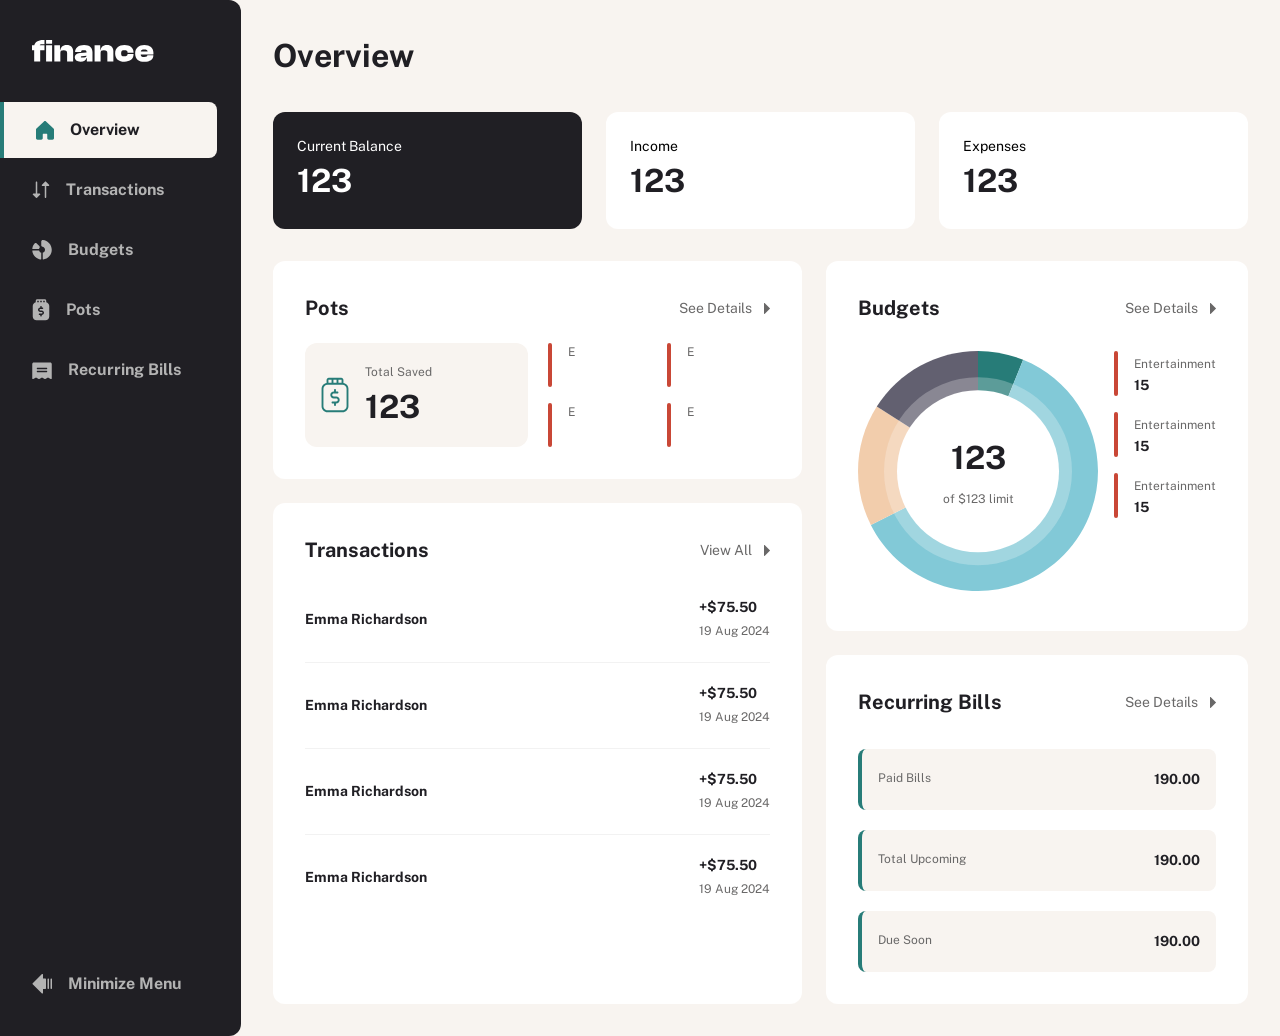
==== commit dde3194d: "responsive layout modifications" ====
--- a/starter-code/index.html
+++ b/starter-code/index.html
@@ -16,13 +16,13 @@
         <img src="./assets/images/logo-large.svg" alt="logo">
       </div>
       <div class="nav-links">
-        <a href="./index.html">
+        <a href="./index.html" class="active">
           <svg fill="none" height="19" viewBox="0 0 18 19" width="18" xmlns="http://www.w3.org/2000/svg">
             <path
               d="m18 8.59282v8.66718c0 .3978-.158.7794-.4393 1.0607s-.6629.4393-1.0607.4393h-3.75c-.3978 0-.7794-.158-1.0607-.4393s-.4393-.6629-.4393-1.0607v-3.75c0-.1989-.079-.3897-.2197-.5303-.1406-.1407-.3314-.2197-.5303-.2197h-3c-.19891 0-.38968.079-.53033.2197-.14065.1406-.21967.3314-.21967.5303v3.75c0 .3978-.15804.7794-.43934 1.0607s-.66284.4393-1.06066.4393h-3.75c-.39782 0-.779356-.158-1.06066-.4393-.281305-.2813-.43933998-.6629-.43933998-1.0607v-8.66718c-.00003156-.20761.04303048-.41295.12646098-.60305.08343-.1901.205412-.36081.358226-.50133l7.500003-7.07625.01031-.010313c.27613-.251125.63597-.3902803 1.00922-.3902803s.73308.1391553 1.00918.3902803c.0032.003669.0067.007114.0103.010313l7.5 7.07625c.1513.14126.2717.3123.3537.50237.082.19006.1237.39503.1226.60201z"
               fill="#b3b3b3" />
           </svg>
-          Overview
+          <span>Overview</span>
         </a>
         <a href="./transactions.html">
           <svg fill="none" height="18" viewBox="0 0 18 18" width="18" xmlns="http://www.w3.org/2000/svg">
@@ -30,7 +30,7 @@
               d="m8.19292 12.9731c.05684.1371.07178.2879.04291.4334s-.10025.2792-.2051.3841l-3 3c-.06966.0698-.15237.1251-.24342.1628-.09105.0378-.18865.0572-.28721.0572s-.19615-.0194-.2872-.0572c-.09105-.0377-.17377-.093-.24342-.1628l-3.000003-3c-.105008-.1048-.176534-.2385-.205522-.3841-.028987-.1456-.014134-.2965.04268-.4336.056815-.1371.153035-.2543.276485-.3367.12344-.0824.26856-.1263.41698-.1262h2.25v-11.24998c0-.19891.07902-.389678.21967-.53033.14066-.140652.33142-.21967.53033-.21967.19892 0 .38968.079018.53033.21967s.21967.33142.21967.53033v11.24998h2.25c.14834 0 .29333.0441.41665.1265s.21943.1996.27617.3366zm8.83778-9.24371-3-2.999995c-.0696-.069732-.1523-.125051-.2434-.162795-.091-.037743-.1886-.05717-.2872-.05717s-.1962.019427-.2872.05717c-.091.037744-.1738.093063-.2434.162795l-3.00002 2.999995c-.10501.1049-.17654.23859-.20552.38415-.02899.14556-.01414.29646.04268.43357.05681.13712.15303.2543.27646.3367.1235.0824.2686.12633.417.12621h2.25v11.24998c0 .1989.079.3897.2197.5303.1406.1407.3314.2197.5303.2197s.3897-.079.5303-.2197c.1407-.1406.2197-.3314.2197-.5303v-11.24998h2.25c.1484.00012.2935-.04381.417-.12621.1234-.0824.2197-.19958.2765-.3367.0568-.13711.0716-.28801.0426-.43357-.0289-.14556-.1005-.27925-.2055-.38415z"
               fill="#b3b3b3" />
           </svg>
-          Transactions
+          <span>Transactions</span>
         </a>
         <a href="./budgets.html">
           <svg fill="none" height="20" viewBox="0 0 20 20" width="20" xmlns="http://www.w3.org/2000/svg">
@@ -38,7 +38,7 @@
               d="m.32038 8.59187c.221475-1.85713.98107-3.60899 2.18531-5.04.13325-.16068.29856-.29177.48537-.38491.18681-.09313.391-.14625.59951-.15595.20851-.00971.41675.02421.61141.09958.19465.07538.37143.19055.51902.33816l2.59407 2.64937c.24982.24925.40292.57919.43194.93089.02902.35171-.06792.70228-.27351.98911-.15572.22092-.273.46656-.34687.72656-.02347.07671-.07091.14388-.13537.19164-.06446.04775-.14253.07357-.22276.07368h-6.074995c-.052937.00008-.105292-.01104-.153622-.03264s-.091539-.05319-.126785-.09268c-.035246-.0395-.06173-.08601-.077711-.13648s-.021095-.10374-.015007-.15633zm10.56002-8.57625c-.2072-.01806747-.4159.0071461-.6128.0740394-.1969.0668936-.37778.1740046-.53109.3145316-.15331.140528-.27573.3114-.35947.501766-.08374.190363-.12698.396063-.12697.604033v3.81282c-.00259.35379.12106.69691.34874.96772.22768.27082.54449.45156.89349.50978.6571.10841 1.2595.43241 1.7121.92093.4527.48852.73 1.11379.7881 1.77727.0581.66349-.1062 1.32739-.4671 1.88719-.3608.5598-.8977.9836-1.526 1.2046-.0731.0269-.1362.0755-.1808.1394s-.0685.1399-.0685.2178v6.1153c-.0004.0531.0105.1057.032.1542.0215.0486.0531.092.0926.1275.0395.0354.0861.0621.1367.0782s.104.0212.1568.0151c2.3399-.2889 4.4967-1.4131 6.0735-3.1658s2.4676-4.016 2.5084-6.37326c.0703-5.08968-3.826-9.431245-8.8697-9.88312zm-1.88815 12.57188c-.41923-.1495-.79993-.3905-1.1145-.7054-.31458-.3149-.55514-.6958-.70425-1.1152-.02556-.0744-.07354-.139-.13733-.185-.0638-.046-.14027-.0711-.21892-.0719h-6.124683c-.053006-.0003-.105481.0106-.153964.032s-.091873.0529-.127308.0923c-.035436.0394-.062111.0859-.078267.1364s-.021425.1038-.015461.1565c.262606 2.1669 1.244093 4.1833 2.787573 5.7268s3.55984 2.525 5.7268 2.7876c.05267.0059.10601.0007.15649-.0155.05049-.0162.09697-.0428.1364-.0783.03942-.0354.07088-.0788.0923-.1273.02143-.0485.03233-.1009.032-.1539v-6.1191c.00015-.0793-.02454-.1567-.07061-.2213-.04608-.0645-.11121-.113-.18627-.1387z"
               fill="#b3b3b3" />
           </svg>
-          Budgets
+          <span>Budgets</span>
         </a>
         <a href="./pots.html">
           <svg fill="none" height="22" viewBox="0 0 18 22" width="18" xmlns="http://www.w3.org/2000/svg">
@@ -46,7 +46,7 @@
               d="m14.25 3.33595v-1.57594c0-.39782-.158-.779356-.4393-1.06066-.2813-.281305-.6629-.43934-1.0607-.43934h-7.5c-.39782 0-.77936.158035-1.06066.43934-.2813.281304-.43934.66284-.43934 1.06066v1.57594c-.84646.17368-1.60711.634-2.15363 1.30332-.54652.66931-.84545 1.50664-.84637 2.37074v10.49999c0 .9946.39509 1.9484 1.09835 2.6517.70326.7032 1.65709 1.0983 2.65165 1.0983h9c.9946 0 1.9484-.3951 2.6517-1.0983.7032-.7033 1.0983-1.6571 1.0983-2.6517v-10.49999c-.0009-.8641-.2999-1.70143-.8464-2.37074-.5465-.66932-1.3071-1.12964-2.1536-1.30332zm-6-1.57594h1.5v1.5h-1.5zm-3 0h1.5v1.5h-1.5zm4.5 14.24999v.75c0 .1989-.07902.3897-.21967.5303-.14065.1407-.33142.2197-.53033.2197s-.38968-.079-.53033-.2197c-.14065-.1406-.21967-.3314-.21967-.5303v-.75h-.75c-.19891 0-.38968-.079-.53033-.2197-.14065-.1406-.21967-.3314-.21967-.5303s.07902-.3897.21967-.5303c.14065-.1407.33142-.2197.53033-.2197h2.25c.19891 0 .3897-.079.5303-.2197.1407-.1406.2197-.3314.2197-.5303s-.079-.3897-.2197-.5303c-.1406-.1407-.33139-.2197-.5303-.2197h-1.5c-.59674 0-1.16903-.237-1.59099-.659s-.65901-.9943-.65901-1.591.23705-1.16902.65901-1.59098.99425-.65901 1.59099-.65901v-.75c0-.19891.07902-.38968.21967-.53033s.33142-.21967.53033-.21967.38968.07902.53033.21967.21967.33142.21967.53033v.75h.75c.1989 0 .3897.07902.5303.21967.1407.14065.2197.33142.2197.53033s-.079.38968-.2197.53033c-.1406.14065-.3314.21966-.5303.21966h-2.25c-.19891 0-.38968.079-.53033.2197-.14065.1406-.21967.3314-.21967.5303s.07902.3897.21967.5303c.14065.1407.33142.2197.53033.2197h1.5c.5967 0 1.169.2371 1.591.659.4219.422.659.9943.659 1.591s-.2371 1.169-.659 1.591c-.422.422-.9943.659-1.591.659zm3-12.74999h-1.5v-1.5h1.5z"
               fill="#b3b3b3" />
           </svg>
-          Pots
+          <span>Pots</span>
         </a>
         <a href="./recurring.html">
           <svg fill="none" height="17" viewBox="0 0 20 17" width="20" xmlns="http://www.w3.org/2000/svg">
@@ -54,10 +54,14 @@
               d="m18.25.51001h-16.5c-.39782 0-.779356.158035-1.06066.43934-.281305.2813-.43934.66284-.43934 1.06066v14.24999c.000068.1278.032807.2535.095109.3651.062302.1117.152099.2055.260865.2727.108766.0671.232893.1054.360595.1111.127701.0057.254741-.0214.369061-.0786l2.66437-1.3322 2.66437 1.3322c.1042.0522.21911.0793.33563.0793s.23143-.0271.33563-.0793l2.66437-1.3322 2.6644 1.3322c.1042.0522.2191.0793.3356.0793s.2314-.0271.3356-.0793l2.6644-1.3322 2.6644 1.3322c.1143.0572.2413.0843.369.0786s.2519-.044.3606-.1111c.1088-.0672.1986-.161.2609-.2727.0623-.1116.095-.2373.0951-.3651v-14.24999c0-.39782-.158-.77936-.4393-1.06066-.2813-.281305-.6629-.43934-1.0607-.43934zm-3.75 9.74999h-9c-.19891 0-.38968-.079-.53033-.2197-.14065-.14061-.21967-.33138-.21967-.53029s.07902-.38968.21967-.53033.33142-.21967.53033-.21967h9c.1989 0 .3897.07902.5303.21967.1407.14065.2197.33142.2197.53033s-.079.38968-.2197.53029c-.1406.1407-.3314.2197-.5303.2197zm0-2.99999h-9c-.19891 0-.38968-.07902-.53033-.21967s-.21967-.33142-.21967-.53033.07902-.38968.21967-.53033.33142-.21967.53033-.21967h9c.1989 0 .3897.07902.5303.21967.1407.14065.2197.33142.2197.53033s-.079.38968-.2197.53033c-.1406.14065-.3314.21967-.5303.21967z"
               fill="#b3b3b3" />
           </svg>
-          Recurring Bills
+          <span>Recurring Bills</span>
         </a>
       </div>
-      <button><img src="./assets/images/icon-minimize-menu.svg" alt="Minimize Menu">Minimize Menu</button>
+      <button><svg fill="none" height="20" viewBox="0 0 20 20" width="20" xmlns="http://www.w3.org/2000/svg">
+          <path
+            d="m14.0001 5.26002v8.99998c0 .1989-.079.3897-.2197.5304-.1406.1406-.3314.2196-.5303.2196h-2.25v3.75c.0001.1484-.0438.2936-.1262.417-.0824.1235-.1996.2197-.3367.2765s-.288.0717-.4336.0427c-.14554-.029-.27923-.1005-.38412-.2056l-9.000003-9c-.069733-.0696-.125052-.1523-.162795-.2434-.037743-.09102-.05717-.18862-.05717-.28718s.019427-.19615.05717-.2872.093062-.17377.162795-.24342l9.000003-9.000004c.10489-.105009.23858-.1765346.38412-.2055224.1456-.02898777.2965-.0141343.4336.0426801.1371.0568143.2543.1530353.3367.2764803s.1263.268565.1262.416987v3.749999h2.25c.1989 0 .3897.07902.5303.21967.1407.14065.2197.33142.2197.53033zm2.25-.75c-.1989 0-.3897.07902-.5303.21967-.1407.14065-.2197.33142-.2197.53033v8.99998c0 .1989.079.3897.2197.5304.1406.1406.3314.2196.5303.2196s.3897-.079.5303-.2196c.1407-.1407.2197-.3315.2197-.5304v-8.99998c0-.19891-.079-.38968-.2197-.53033-.1406-.14065-.3314-.21967-.5303-.21967zm3 0c-.1989 0-.3897.07902-.5303.21967-.1407.14065-.2197.33142-.2197.53033v8.99998c0 .1989.079.3897.2197.5304.1406.1406.3314.2196.5303.2196s.3897-.079.5303-.2196c.1407-.1407.2197-.3315.2197-.5304v-8.99998c0-.19891-.079-.38968-.2197-.53033-.1406-.14065-.3314-.21967-.5303-.21967z"
+            fill="#b3b3b3" />
+        </svg>Minimize Menu</button>
     </nav>
     <section>
       <h1>Overview</h1>
@@ -83,7 +87,7 @@
           <div class="card overview-card--compact">
             <div class="overview-section-heading">
               <h3>Pots</h3>
-              <button>See Details <img src="./assets/images/icon-caret-right.svg" alt=""></button>
+              <a href="./pots.html">See Details <img src="./assets/images/icon-caret-right.svg" alt=""></a>
             </div>
             <div class="pots-overview">
               <div class="pots-total">
@@ -99,13 +103,11 @@
               </div>
               <div class="pots-categories-wrapper">
                 <div class="pots-categories">
-                  <div class="pots-category"><small>E</small></div>
-                  <div class="pots-category"><small>E</small></div>
-                  <div class="pots-category"><small>E</small></div>
-                  <div class="pots-category"><small>E</small></div>
-                </div>
-
-
+                  <div class="pots-category"><span class="badge"></span><small>E</small></div>
+                  <div class="pots-category"><span class="badge"></span><small>E</small></div>
+                  <div class="pots-category"><span class="badge"></span><small>E</small></div>
+                  <div class="pots-category"><span class="badge"></span><small>E</small></div>
+                </div>
               </div>
               <!-- Add pots data -->
             </div>
@@ -113,7 +115,7 @@
           <div class="card overview-card overview-card--grow">
             <div class="overview-section-heading">
               <h3>Transactions</h3>
-              <button>View All <img src="./assets/images/icon-caret-right.svg" alt=""></button>
+              <a href="./transactions.html">View All <img src="./assets/images/icon-caret-right.svg" alt=""></a>
             </div>
             <div>
               <!-- Add transactions data -->
@@ -164,38 +166,53 @@
           <div class="card overview-card--compact">
             <div class="overview-section-heading">
               <h3>Budgets</h3>
-              <button>See Details <img src="./assets/images/icon-caret-right.svg" alt=""></button>
+              <a href="./budgets.html">See Details <img src="./assets/images/icon-caret-right.svg" alt=""></a>
             </div>
             <div class="budgets-overview">
               <!-- Add budgets data -->
-              <div class="pie-chart-wrapper">
-                <svg width="240" height="240" viewBox="0 0 240 240" fill="none" xmlns="http://www.w3.org/2000/svg">
-                  <path d="M119.984 119.984L119.984 0C135.468 0 150.806 2.997 165.151 8.82566L119.984 119.984Z"
-                    fill="#277C78" />
-                  <path
-                    d="M119.984 119.984L165.15 8.82565C226.541 33.7702 256.087 103.759 231.142 165.15C206.198 226.541 136.209 256.087 74.8179 231.142C47.9299 220.217 25.9133 199.917 12.8472 174.001L119.984 119.984Z"
-                    fill="#82C9D7" />
-                  <path
-                    d="M119.984 119.984L12.8474 174.001C-6.20309 136.217 -3.94214 91.1917 18.7976 55.5058L119.984 119.984Z"
-                    fill="#F2CDAC" />
-                  <path d="M119.984 119.984L18.7974 55.5058C40.8285 20.932 78.9874 0 119.984 0V119.984Z"
-                    fill="#626070" />
-                </svg>
-                <div class="transparent-cricle">
-                  <div class="white-cirlce">
-                    <h2>123</h2>
-                    <small>of $123 limit</small>
-                  </div>
-                </div>
-              </div>
+               <div class="test">
+                 <div class="pie-chart-wrapper">
+                   <svg viewBox="0 0 240 240" fill="none" xmlns="http://www.w3.org/2000/svg">
+                     <path d="M119.984 119.984L119.984 0C135.468 0 150.806 2.997 165.151 8.82566L119.984 119.984Z"
+                       fill="#277C78" />
+                     <path
+                       d="M119.984 119.984L165.15 8.82565C226.541 33.7702 256.087 103.759 231.142 165.15C206.198 226.541 136.209 256.087 74.8179 231.142C47.9299 220.217 25.9133 199.917 12.8472 174.001L119.984 119.984Z"
+                       fill="#82C9D7" />
+                     <path
+                       d="M119.984 119.984L12.8474 174.001C-6.20309 136.217 -3.94214 91.1917 18.7976 55.5058L119.984 119.984Z"
+                       fill="#F2CDAC" />
+                     <path d="M119.984 119.984L18.7974 55.5058C40.8285 20.932 78.9874 0 119.984 0V119.984Z"
+                       fill="#626070" />
+                   </svg>
+                   <div class="transparent-cricle">
+                     <div class="white-cirlce">
+                       <h2>123</h2>
+                       <small>of $123 limit</small>
+                     </div>
+                   </div>
+                 </div>
+               </div>
               <div class="budgets-badges-wrapper">
                 <div class="budget-badge">
-                  <small>Entertainment</small>
-                  <h4>15</h4>
+                  <span class="badge"></span>
+                  <div>
+                    <small>Entertainment</small>
+                    <h4>15</h4>
+                  </div>
                 </div>
                 <div class="budget-badge">
-                  <small>Entertainment</small>
-                  <h4>15</h4>
+                  <span class="badge"></span>
+                  <div>
+                    <small>Entertainment</small>
+                    <h4>15</h4>
+                  </div>
+                </div>
+                <div class="budget-badge">
+                  <span class="badge"></span>
+                  <div>
+                    <small>Entertainment</small>
+                    <h4>15</h4>
+                  </div>
                 </div>
               </div>
             </div>
@@ -203,7 +220,7 @@
           <div class="card overview-card">
             <div class="overview-section-heading">
               <h3>Recurring Bills</h3>
-              <button>See Details <img src="./assets/images/icon-caret-right.svg" alt=""></button>
+              <a href="./recurring.html">See Details <img src="./assets/images/icon-caret-right.svg" alt=""></a>
             </div>
             <div class="bills-overview">
               <!-- Add recurring bills data -->
--- a/starter-code/css/main.css
+++ b/starter-code/css/main.css
@@ -6,6 +6,8 @@
 @import url('./components/modals.css');
 @import url('./components/navbar.css');
 @import url('./components/piechart.css');
+@import url('./components/progress-bar.css');
+@import url('./components/badge.css');
 
 
 @import url('./reset.css');
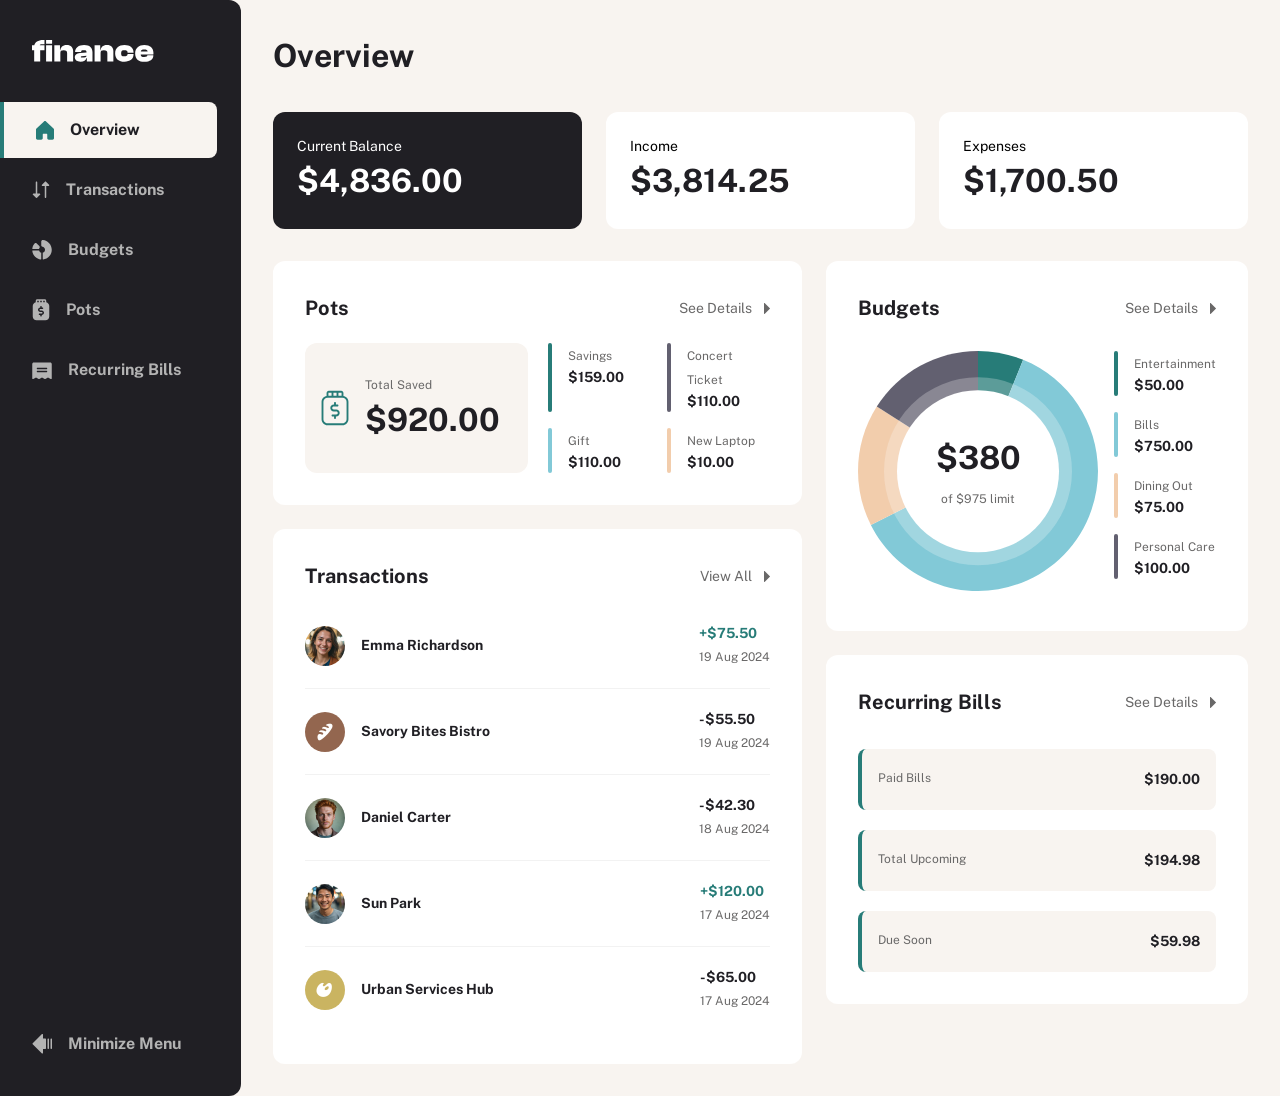
==== commit 2c9919c0: "building the logic for each page" ====
--- a/starter-code/index.html
+++ b/starter-code/index.html
@@ -5,12 +5,13 @@
   <meta charset="UTF-8">
   <meta name="viewport" content="width=device-width, initial-scale=1.0">
   <link rel="stylesheet" href="./css/main.css">
+  <link rel="stylesheet" href="https://cdnjs.cloudflare.com/ajax/libs/font-awesome/6.7.2/css/all.min.css">
   <link rel="icon" type="image/png" sizes="32x32" href="./assets/images/favicon-32x32.png">
   <title>Frontend Mentor | Personal finance app - Overview</title>
 </head>
 
 <body>
-  <main>
+  <main id="overview">
     <nav>
       <div class="logo-wrapper">
         <img src="./assets/images/logo-large.svg" alt="logo">
@@ -57,30 +58,17 @@
           <span>Recurring Bills</span>
         </a>
       </div>
-      <button><svg fill="none" height="20" viewBox="0 0 20 20" width="20" xmlns="http://www.w3.org/2000/svg">
+      <button data-minimize="minimize"><svg fill="none" height="20" viewBox="0 0 20 20" width="20"
+          xmlns="http://www.w3.org/2000/svg">
           <path
             d="m14.0001 5.26002v8.99998c0 .1989-.079.3897-.2197.5304-.1406.1406-.3314.2196-.5303.2196h-2.25v3.75c.0001.1484-.0438.2936-.1262.417-.0824.1235-.1996.2197-.3367.2765s-.288.0717-.4336.0427c-.14554-.029-.27923-.1005-.38412-.2056l-9.000003-9c-.069733-.0696-.125052-.1523-.162795-.2434-.037743-.09102-.05717-.18862-.05717-.28718s.019427-.19615.05717-.2872.093062-.17377.162795-.24342l9.000003-9.000004c.10489-.105009.23858-.1765346.38412-.2055224.1456-.02898777.2965-.0141343.4336.0426801.1371.0568143.2543.1530353.3367.2764803s.1263.268565.1262.416987v3.749999h2.25c.1989 0 .3897.07902.5303.21967.1407.14065.2197.33142.2197.53033zm2.25-.75c-.1989 0-.3897.07902-.5303.21967-.1407.14065-.2197.33142-.2197.53033v8.99998c0 .1989.079.3897.2197.5304.1406.1406.3314.2196.5303.2196s.3897-.079.5303-.2196c.1407-.1407.2197-.3315.2197-.5304v-8.99998c0-.19891-.079-.38968-.2197-.53033-.1406-.14065-.3314-.21967-.5303-.21967zm3 0c-.1989 0-.3897.07902-.5303.21967-.1407.14065-.2197.33142-.2197.53033v8.99998c0 .1989.079.3897.2197.5304.1406.1406.3314.2196.5303.2196s.3897-.079.5303-.2196c.1407-.1407.2197-.3315.2197-.5304v-8.99998c0-.19891-.079-.38968-.2197-.53033-.1406-.14065-.3314-.21967-.5303-.21967z"
             fill="#b3b3b3" />
         </svg>Minimize Menu</button>
-    </nav>
+      </nav>
+      <button id="show-nav" class="maximize-nav"><i class="fa-solid fa-arrow-right"></i></button>
     <section>
       <h1>Overview</h1>
       <div class="summary-cards">
-        <div class="card card--compact card__dark">
-          <p>Current Balance</p>
-          <!-- Add balance -->
-          <h2>123</h2>
-        </div>
-        <div class="card card--compact">
-          <p>Income</p>
-          <!-- Add income -->
-          <h2>123</h2>
-        </div>
-        <div class="card card--compact">
-          <p>Expenses</p>
-          <!-- Add expenses -->
-          <h2>123</h2>
-        </div>
       </div>
       <div class="overview-cards">
         <div class="overview-column">
@@ -90,25 +78,6 @@
               <a href="./pots.html">See Details <img src="./assets/images/icon-caret-right.svg" alt=""></a>
             </div>
             <div class="pots-overview">
-              <div class="pots-total">
-                <svg fill="none" height="36" viewBox="0 0 28 36" width="28" xmlns="http://www.w3.org/2000/svg">
-                  <path
-                    d="m22.4375 5.8875v-2.8875c0-.58016-.2305-1.13656-.6407-1.5468-.4102-.41023-.9666-.6407-1.5468-.6407h-12.5c-.58016 0-1.13656.23047-1.5468.6407-.41023.41024-.6407.96664-.6407 1.5468v2.8875c-1.39375.22446-2.66214.93755-3.57823 2.01165-.91608 1.07411-1.420065 2.43915-1.42177 3.85085v17.5c0 1.5747.62556 3.0849 1.73905 4.1984 1.1135 1.1135 2.62373 1.7391 4.19845 1.7391h15c1.5747 0 3.0849-.6256 4.1984-1.7391s1.7391-2.6237 1.7391-4.1984v-17.5c-.0017-1.4117-.5057-2.77674-1.4218-3.85085-.9161-1.0741-2.1845-1.78719-3.5782-2.01165zm-1.875-2.8875v2.8125h-3.125v-3.125h2.8125c.0829 0 .1624.03292.221.09153.0586.0586.0915.13809.0915.22097zm-8.125 2.8125v-3.125h3.125v3.125zm-4.6875-3.125h2.8125v3.125h-3.125v-2.8125c0-.08288.03292-.16237.09153-.22097.0586-.05861.13809-.09153.22097-.09153zm17.8125 26.5625c0 .5335-.1051 1.0618-.3092 1.5547-.2042.4928-.5034.9407-.8807 1.3179-.3772.3773-.8251.6765-1.3179.8807-.4929.2041-1.0212.3092-1.5547.3092h-15c-.53349 0-1.06177-.1051-1.55465-.3092-.49289-.2042-.94073-.5034-1.31797-.8807-.37724-.3772-.67648-.8251-.88064-1.3179-.20416-.4929-.30924-1.0212-.30924-1.5547v-17.5c0-1.0774.42801-2.11075 1.18988-2.87262s1.79518-1.18988 2.87262-1.18988h15c1.0774 0 2.1108.42801 2.8726 1.18988.7619.76187 1.1899 1.79522 1.1899 2.87262zm-6.875-6.25c0 .9117-.3622 1.786-1.0068 2.4307-.6447.6446-1.519 1.0068-2.4307 1.0068h-.3125v1.5625c0 .2486-.0988.4871-.2746.6629s-.4143.2746-.6629.2746-.4871-.0988-.6629-.2746-.2746-.4143-.2746-.6629v-1.5625h-1.5625c-.2486 0-.4871-.0988-.6629-.2746s-.2746-.4143-.2746-.6629.0988-.4871.2746-.6629.4143-.2746.6629-.2746h3.75c.4144 0 .8118-.1646 1.1049-.4576.293-.2931.4576-.6905.4576-1.1049s-.1646-.8118-.4576-1.1049c-.2931-.293-.6905-.4576-1.1049-.4576h-2.5c-.9117 0-1.786-.3622-2.4307-1.0068-.64464-.6447-1.0068-1.519-1.0068-2.4307s.36216-1.786 1.0068-2.4307c.6447-.6446 1.519-1.0068 2.4307-1.0068h.3125v-1.5625c0-.2486.0988-.4871.2746-.6629s.4143-.2746.6629-.2746.4871.0988.6629.2746.2746.4143.2746.6629v1.5625h1.5625c.2486 0 .4871.0988.6629.2746s.2746.4143.2746.6629-.0988.4871-.2746.6629-.4143.2746-.6629.2746h-3.75c-.4144 0-.8118.1646-1.1049.4576-.293.2931-.4576.6905-.4576 1.1049s.1646.8118.4576 1.1049c.2931.293.6905.4576 1.1049.4576h2.5c.9117 0 1.786.3622 2.4307 1.0068.6446.6447 1.0068 1.519 1.0068 2.4307z"
-                    fill="#277c78" />
-                </svg>
-                <div>
-                  <small>Total Saved</small>
-                  <h2>123</h2>
-                </div>
-              </div>
-              <div class="pots-categories-wrapper">
-                <div class="pots-categories">
-                  <div class="pots-category"><span class="badge"></span><small>E</small></div>
-                  <div class="pots-category"><span class="badge"></span><small>E</small></div>
-                  <div class="pots-category"><span class="badge"></span><small>E</small></div>
-                  <div class="pots-category"><span class="badge"></span><small>E</small></div>
-                </div>
-              </div>
               <!-- Add pots data -->
             </div>
           </div>
@@ -117,48 +86,8 @@
               <h3>Transactions</h3>
               <a href="./transactions.html">View All <img src="./assets/images/icon-caret-right.svg" alt=""></a>
             </div>
-            <div>
+            <div id="transactions-overview">
               <!-- Add transactions data -->
-              <div class="transaction-item">
-                <div>
-                  <img src="" alt="">
-                  <h4>Emma Richardson</h4>
-                </div>
-                <div>
-                  <h4>+$75.50</h4>
-                  <small>19 Aug 2024</small>
-                </div>
-              </div>
-              <div class="transaction-item">
-                <div>
-                  <img src="" alt="">
-                  <h4>Emma Richardson</h4>
-                </div>
-                <div>
-                  <h4>+$75.50</h4>
-                  <small>19 Aug 2024</small>
-                </div>
-              </div>
-              <div class="transaction-item">
-                <div>
-                  <img src="" alt="">
-                  <h4>Emma Richardson</h4>
-                </div>
-                <div>
-                  <h4>+$75.50</h4>
-                  <small>19 Aug 2024</small>
-                </div>
-              </div>
-              <div class="transaction-item">
-                <div>
-                  <img src="" alt="">
-                  <h4>Emma Richardson</h4>
-                </div>
-                <div>
-                  <h4>+$75.50</h4>
-                  <small>19 Aug 2024</small>
-                </div>
-              </div>
             </div>
           </div>
         </div>
@@ -170,51 +99,6 @@
             </div>
             <div class="budgets-overview">
               <!-- Add budgets data -->
-               <div class="test">
-                 <div class="pie-chart-wrapper">
-                   <svg viewBox="0 0 240 240" fill="none" xmlns="http://www.w3.org/2000/svg">
-                     <path d="M119.984 119.984L119.984 0C135.468 0 150.806 2.997 165.151 8.82566L119.984 119.984Z"
-                       fill="#277C78" />
-                     <path
-                       d="M119.984 119.984L165.15 8.82565C226.541 33.7702 256.087 103.759 231.142 165.15C206.198 226.541 136.209 256.087 74.8179 231.142C47.9299 220.217 25.9133 199.917 12.8472 174.001L119.984 119.984Z"
-                       fill="#82C9D7" />
-                     <path
-                       d="M119.984 119.984L12.8474 174.001C-6.20309 136.217 -3.94214 91.1917 18.7976 55.5058L119.984 119.984Z"
-                       fill="#F2CDAC" />
-                     <path d="M119.984 119.984L18.7974 55.5058C40.8285 20.932 78.9874 0 119.984 0V119.984Z"
-                       fill="#626070" />
-                   </svg>
-                   <div class="transparent-cricle">
-                     <div class="white-cirlce">
-                       <h2>123</h2>
-                       <small>of $123 limit</small>
-                     </div>
-                   </div>
-                 </div>
-               </div>
-              <div class="budgets-badges-wrapper">
-                <div class="budget-badge">
-                  <span class="badge"></span>
-                  <div>
-                    <small>Entertainment</small>
-                    <h4>15</h4>
-                  </div>
-                </div>
-                <div class="budget-badge">
-                  <span class="badge"></span>
-                  <div>
-                    <small>Entertainment</small>
-                    <h4>15</h4>
-                  </div>
-                </div>
-                <div class="budget-badge">
-                  <span class="badge"></span>
-                  <div>
-                    <small>Entertainment</small>
-                    <h4>15</h4>
-                  </div>
-                </div>
-              </div>
             </div>
           </div>
           <div class="card overview-card">
@@ -241,6 +125,8 @@
         </div>
     </section>
   </main>
+
+  <script src="./js/main.js" type="module"></script>
 </body>
 
 </html>
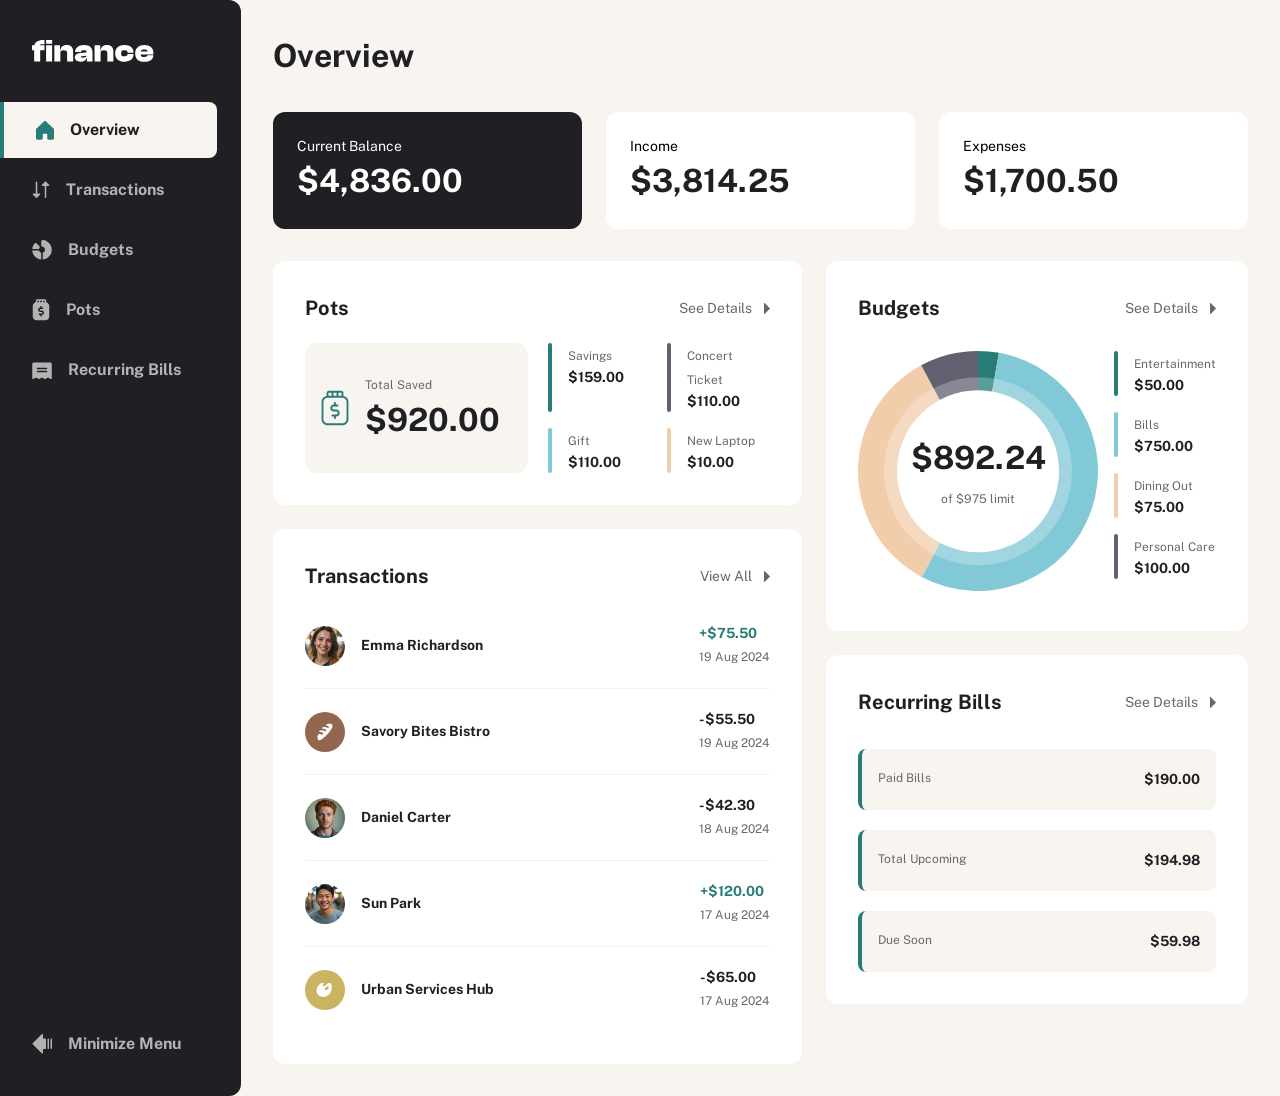
==== commit 565a8f50: "final cleanup" ====
--- a/starter-code/index.html
+++ b/starter-code/index.html
@@ -108,18 +108,6 @@
             </div>
             <div class="bills-overview">
               <!-- Add recurring bills data -->
-              <div class="bills-item">
-                <small>Paid Bills</small>
-                <h4>190.00</h4>
-              </div>
-              <div class="bills-item">
-                <small>Total Upcoming</small>
-                <h4>190.00</h4>
-              </div>
-              <div class="bills-item">
-                <small>Due Soon</small>
-                <h4>190.00</h4>
-              </div>
             </div>
           </div>
         </div>
